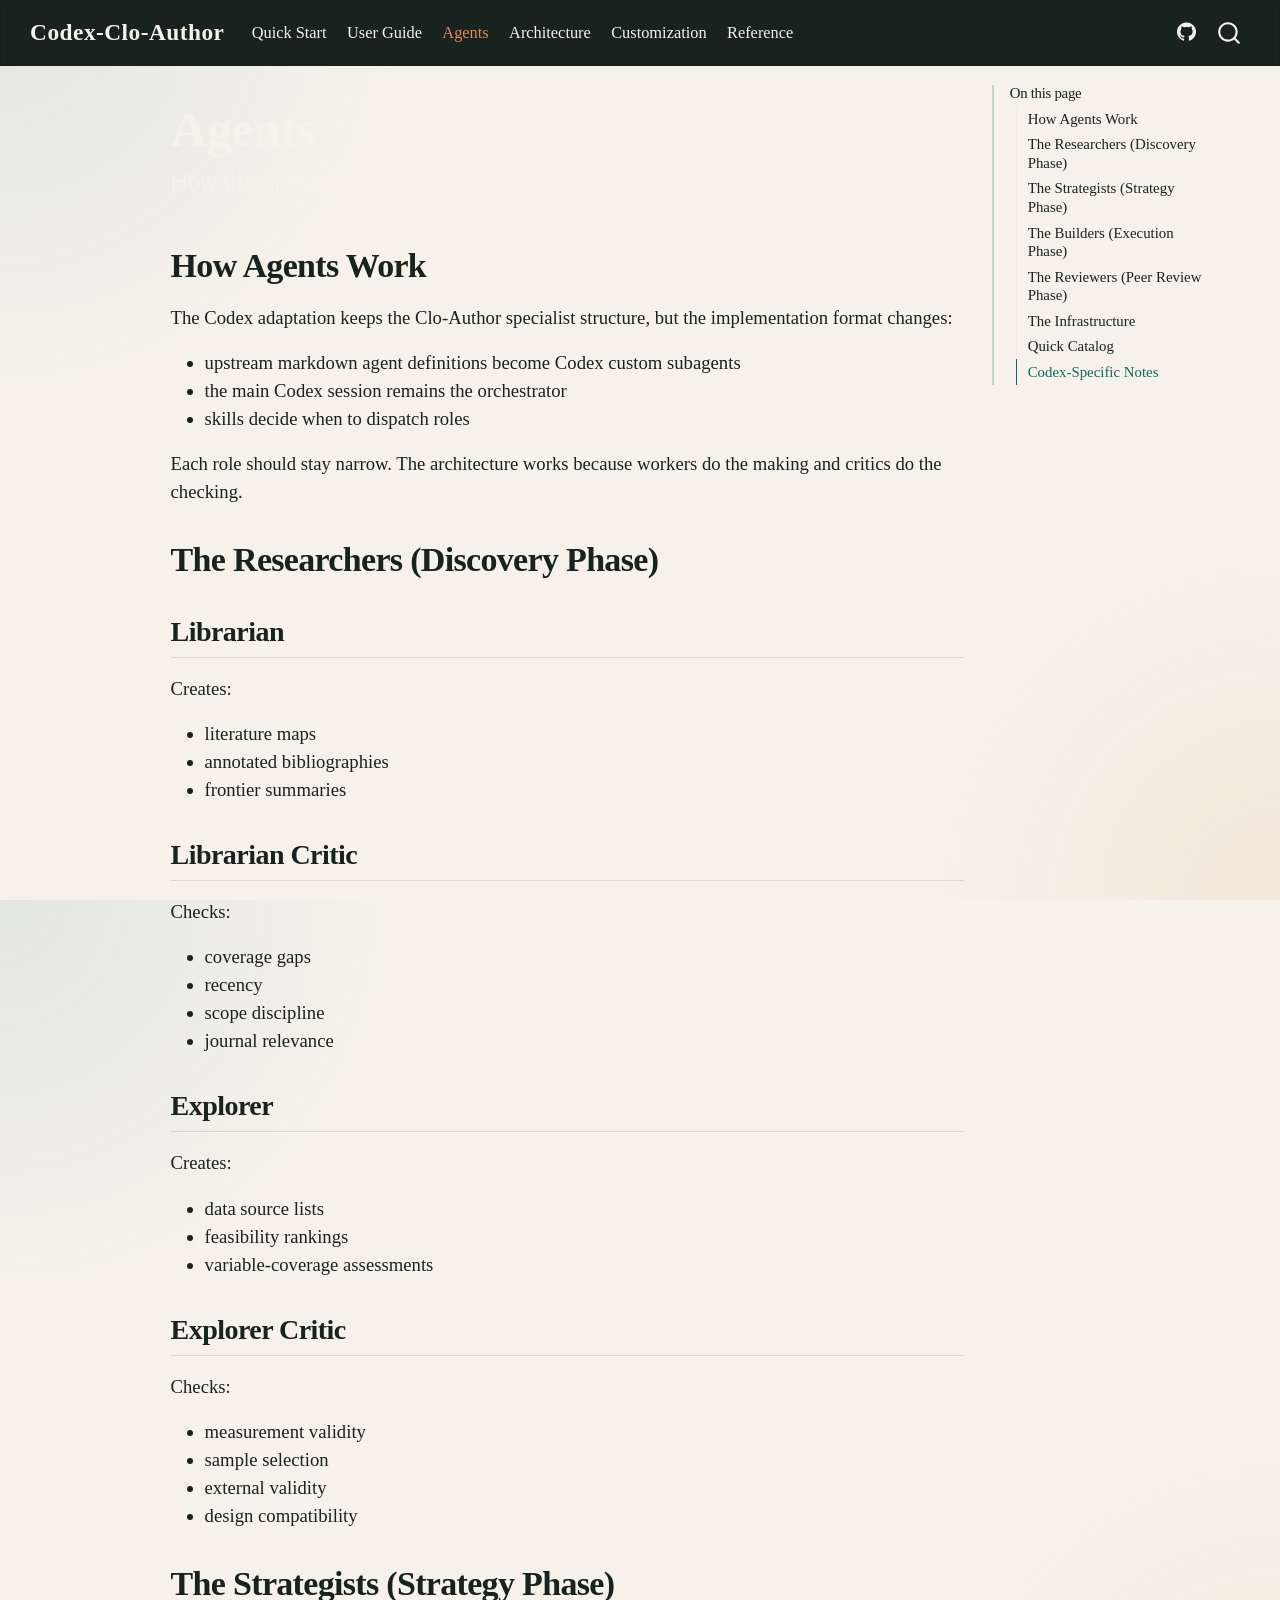
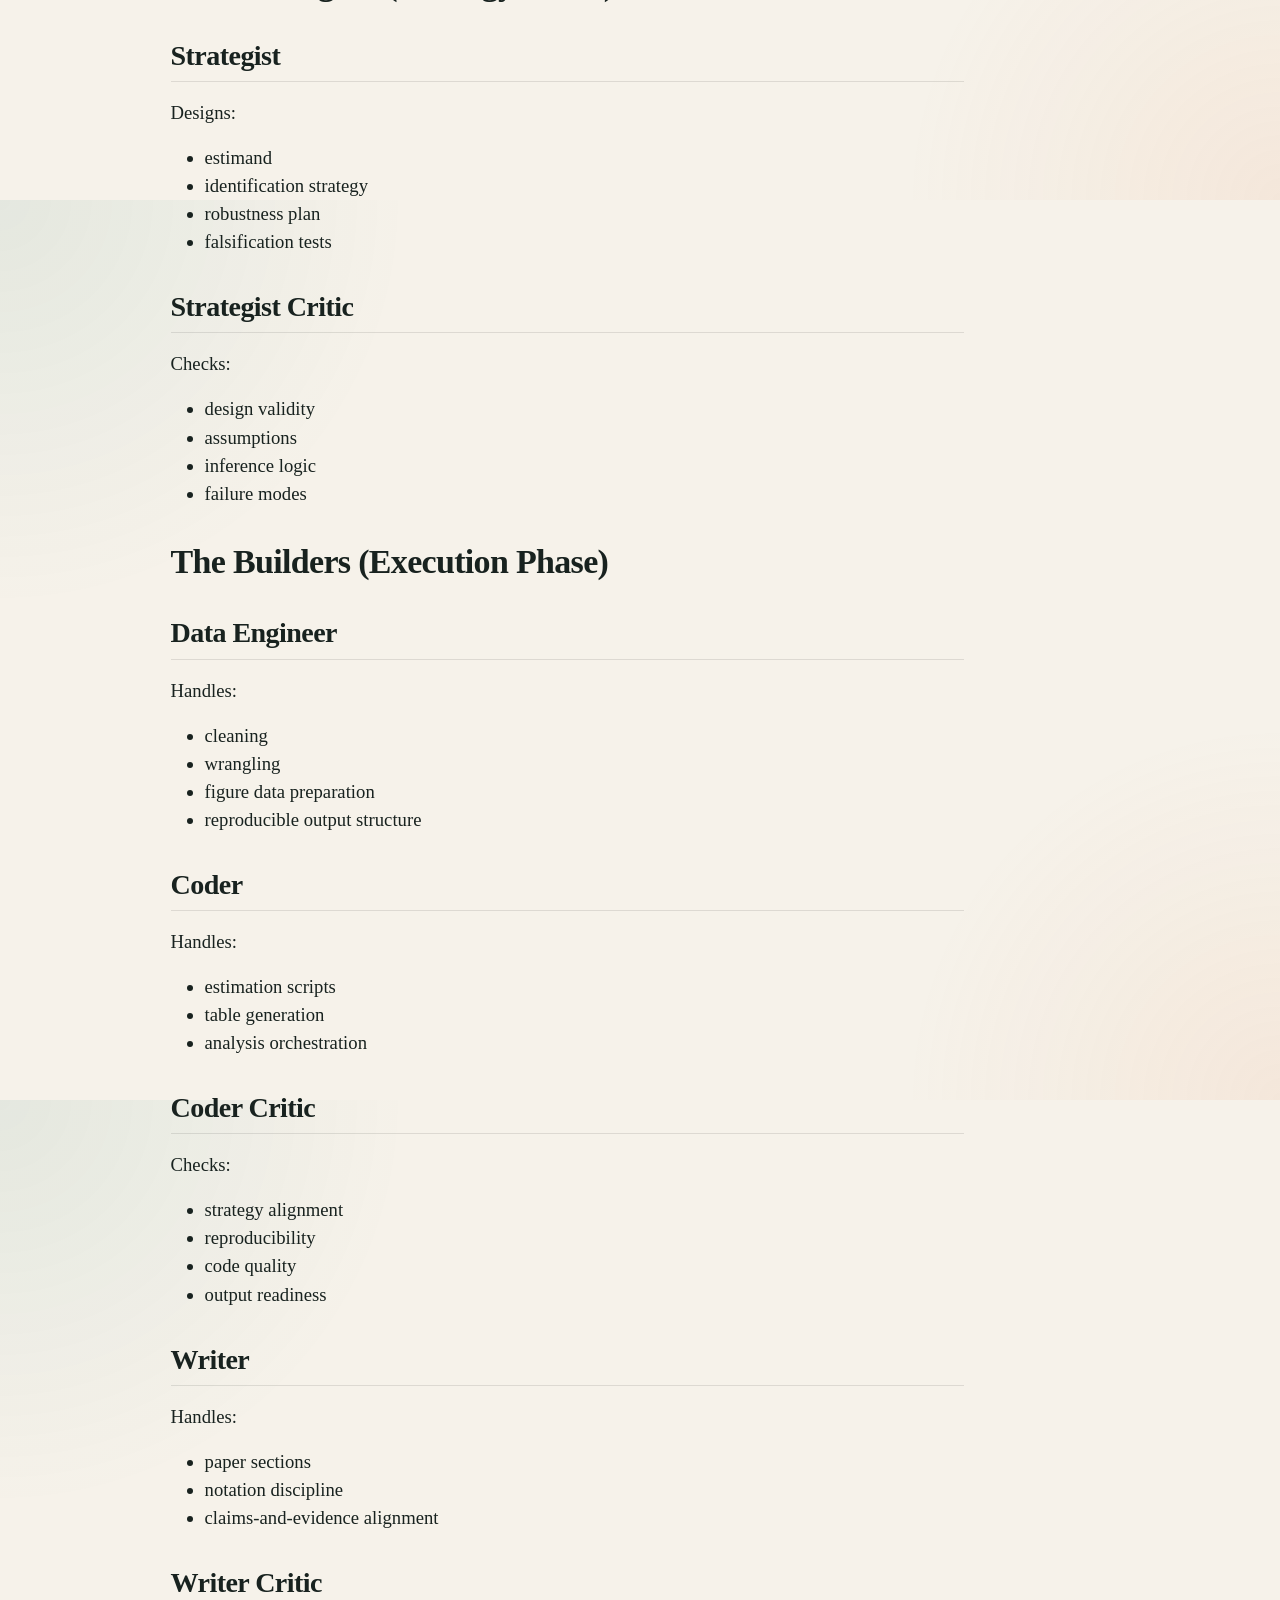
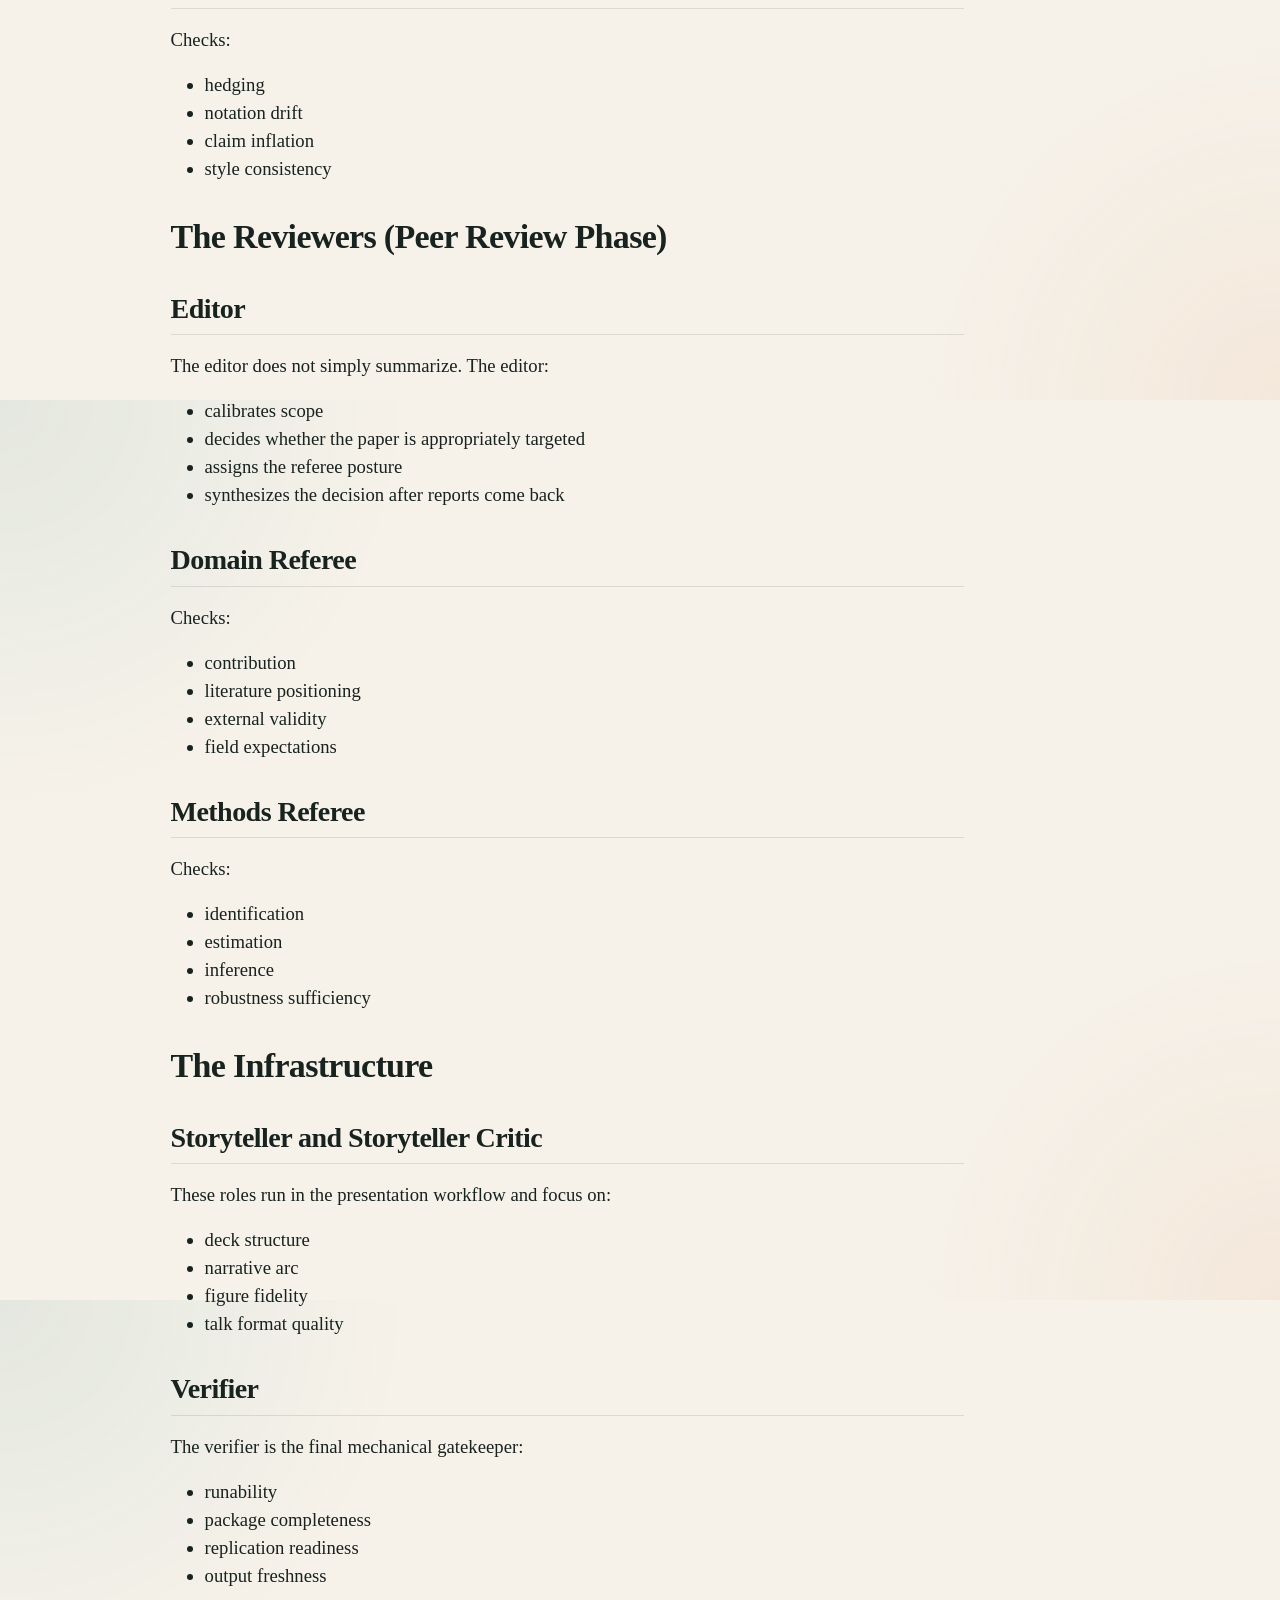
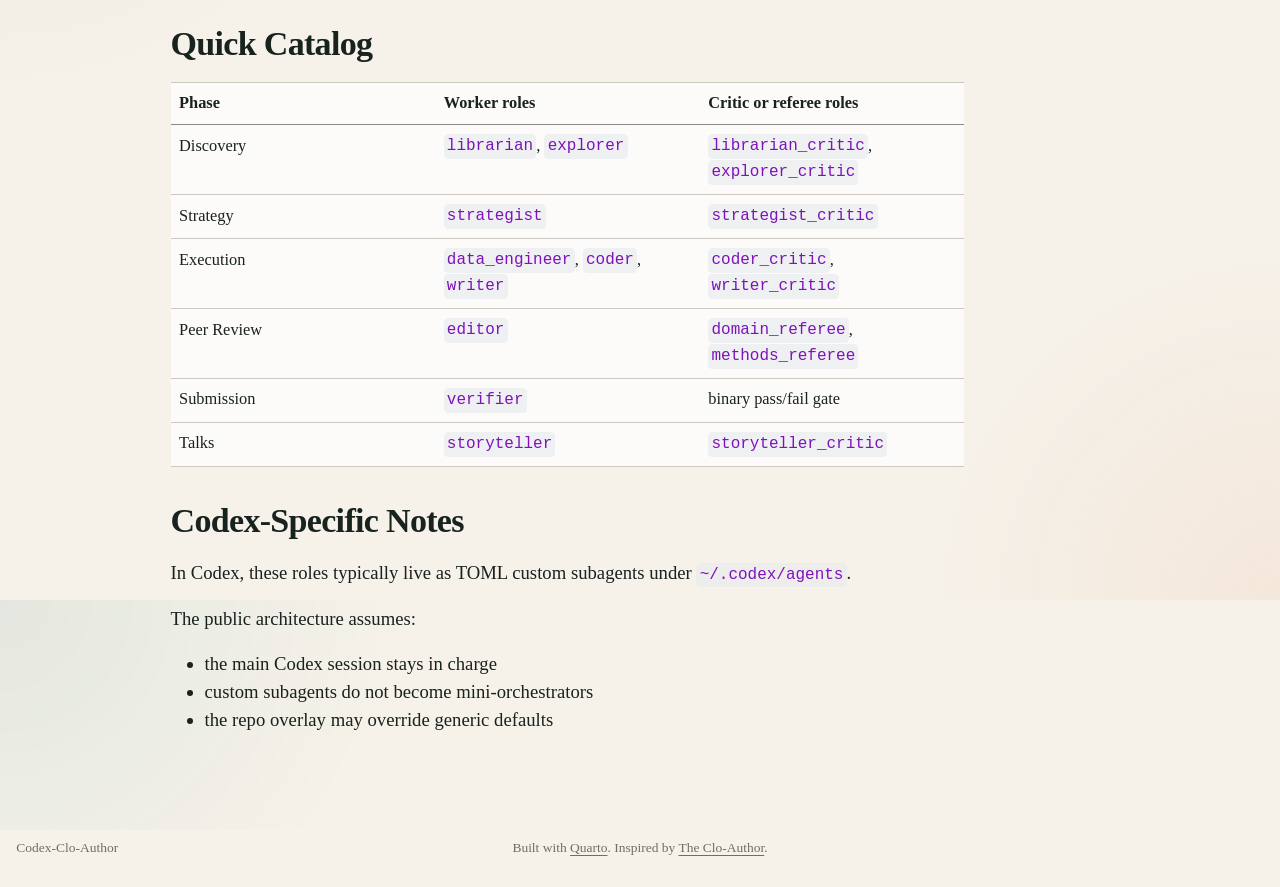
==== docs/agents.html @ f2ce2ea6 "docs: scaffold codex-clo-author manual and site" ====
<!DOCTYPE html>
<html xmlns="http://www.w3.org/1999/xhtml" lang="en" xml:lang="en"><head>

<meta charset="utf-8">
<meta name="generator" content="quarto-1.9.36">

<meta name="viewport" content="width=device-width, initial-scale=1.0, user-scalable=yes">


<title>Agents – Codex-Clo-Author</title>
<style>
/* Default styles provided by pandoc.
** See https://pandoc.org/MANUAL.html#variables-for-html for config info.
*/
code{white-space: pre-wrap;}
span.smallcaps{font-variant: small-caps;}
div.columns{display: flex; gap: min(4vw, 1.5em);}
div.column{flex: auto; overflow-x: auto;}
div.hanging-indent{margin-left: 1.5em; text-indent: -1.5em;}
ul.task-list{list-style: none;}
ul.task-list li input[type="checkbox"] {
  width: 0.8em;
  margin: 0 0.8em 0.2em -1em; /* quarto-specific, see https://github.com/quarto-dev/quarto-cli/issues/4556 */ 
  vertical-align: middle;
}
</style>


<script src="site_libs/quarto-nav/quarto-nav.js"></script>
<script src="site_libs/quarto-nav/headroom.min.js"></script>
<script src="site_libs/clipboard/clipboard.min.js"></script>
<script src="site_libs/quarto-search/autocomplete.umd.js"></script>
<script src="site_libs/quarto-search/fuse.min.js"></script>
<script src="site_libs/quarto-search/quarto-search.js"></script>
<meta name="quarto:offset" content="./">
<script src="site_libs/quarto-html/quarto.js" type="module"></script>
<script src="site_libs/quarto-html/tabsets/tabsets.js" type="module"></script>
<script src="site_libs/quarto-html/popper.min.js"></script>
<script src="site_libs/quarto-html/tippy.umd.min.js"></script>
<script src="site_libs/quarto-html/anchor.min.js"></script>
<link href="site_libs/quarto-html/tippy.css" rel="stylesheet">
<link href="site_libs/quarto-html/quarto-syntax-highlighting-845c23b38eaddc0f92fda52bfe77a8c8.css" rel="stylesheet" id="quarto-text-highlighting-styles">
<script src="site_libs/bootstrap/bootstrap.min.js"></script>
<link href="site_libs/bootstrap/bootstrap-icons.css" rel="stylesheet">
<link href="site_libs/bootstrap/bootstrap-f24674b38d714e544534f10aa92ff5be.min.css" rel="stylesheet" append-hash="true" id="quarto-bootstrap" data-mode="light">
<script id="quarto-search-options" type="application/json">{
  "location": "navbar",
  "copy-button": false,
  "collapse-after": 3,
  "panel-placement": "end",
  "type": "overlay",
  "limit": 50,
  "keyboard-shortcut": [
    "f",
    "/",
    "s"
  ],
  "show-item-context": false,
  "language": {
    "search-no-results-text": "No results",
    "search-matching-documents-text": "matching documents",
    "search-copy-link-title": "Copy link to search",
    "search-hide-matches-text": "Hide additional matches",
    "search-more-match-text": "more match in this document",
    "search-more-matches-text": "more matches in this document",
    "search-clear-button-title": "Clear",
    "search-text-placeholder": "",
    "search-detached-cancel-button-title": "Cancel",
    "search-submit-button-title": "Submit",
    "search-label": "Search"
  }
}</script>
<style>html{ scroll-behavior: smooth; }</style>


</head>

<body class="nav-fixed quarto-light">

<div id="quarto-search-results"></div>
  <header id="quarto-header" class="headroom fixed-top">
    <nav class="navbar navbar-expand-lg " data-bs-theme="dark">
      <div class="navbar-container container-fluid">
      <div class="navbar-brand-container mx-auto">
    <a class="navbar-brand" href="./index.html">
    <span class="navbar-title">Codex-Clo-Author</span>
    </a>
  </div>
            <div id="quarto-search" class="" title="Search"></div>
          <button class="navbar-toggler" type="button" data-bs-toggle="collapse" data-bs-target="#navbarCollapse" aria-controls="navbarCollapse" role="menu" aria-expanded="false" aria-label="Toggle navigation" onclick="if (window.quartoToggleHeadroom) { window.quartoToggleHeadroom(); }">
  <span class="navbar-toggler-icon"></span>
</button>
          <div class="collapse navbar-collapse" id="navbarCollapse">
            <ul class="navbar-nav navbar-nav-scroll me-auto">
  <li class="nav-item">
    <a class="nav-link" href="./index.html"> 
<span class="menu-text">Quick Start</span></a>
  </li>  
  <li class="nav-item">
    <a class="nav-link" href="./user-guide.html"> 
<span class="menu-text">User Guide</span></a>
  </li>  
  <li class="nav-item">
    <a class="nav-link active" href="./agents.html" aria-current="page"> 
<span class="menu-text">Agents</span></a>
  </li>  
  <li class="nav-item">
    <a class="nav-link" href="./architecture.html"> 
<span class="menu-text">Architecture</span></a>
  </li>  
  <li class="nav-item">
    <a class="nav-link" href="./customization.html"> 
<span class="menu-text">Customization</span></a>
  </li>  
  <li class="nav-item">
    <a class="nav-link" href="./reference.html"> 
<span class="menu-text">Reference</span></a>
  </li>  
</ul>
            <ul class="navbar-nav navbar-nav-scroll ms-auto">
  <li class="nav-item compact">
    <a class="nav-link" href="https://github.com/sebastianritterg/codex-clo-author"> <i class="bi bi-github" role="img">
</i> 
<span class="menu-text"></span></a>
  </li>  
</ul>
          </div> <!-- /navcollapse -->
            <div class="quarto-navbar-tools">
</div>
      </div> <!-- /container-fluid -->
    </nav>
</header>
<!-- content -->
<div id="quarto-content" class="quarto-container page-columns page-rows-contents page-layout-article page-navbar">
<!-- sidebar -->
<!-- margin-sidebar -->
    <div id="quarto-margin-sidebar" class="sidebar margin-sidebar">
        <nav id="TOC" role="doc-toc" class="toc-active">
    <h2 id="toc-title">On this page</h2>
   
  <ul>
  <li><a href="#how-agents-work" id="toc-how-agents-work" class="nav-link active" data-scroll-target="#how-agents-work">How Agents Work</a></li>
  <li><a href="#the-researchers-discovery-phase" id="toc-the-researchers-discovery-phase" class="nav-link" data-scroll-target="#the-researchers-discovery-phase">The Researchers (Discovery Phase)</a>
  <ul class="collapse">
  <li><a href="#librarian" id="toc-librarian" class="nav-link" data-scroll-target="#librarian">Librarian</a></li>
  <li><a href="#librarian-critic" id="toc-librarian-critic" class="nav-link" data-scroll-target="#librarian-critic">Librarian Critic</a></li>
  <li><a href="#explorer" id="toc-explorer" class="nav-link" data-scroll-target="#explorer">Explorer</a></li>
  <li><a href="#explorer-critic" id="toc-explorer-critic" class="nav-link" data-scroll-target="#explorer-critic">Explorer Critic</a></li>
  </ul></li>
  <li><a href="#the-strategists-strategy-phase" id="toc-the-strategists-strategy-phase" class="nav-link" data-scroll-target="#the-strategists-strategy-phase">The Strategists (Strategy Phase)</a>
  <ul class="collapse">
  <li><a href="#strategist" id="toc-strategist" class="nav-link" data-scroll-target="#strategist">Strategist</a></li>
  <li><a href="#strategist-critic" id="toc-strategist-critic" class="nav-link" data-scroll-target="#strategist-critic">Strategist Critic</a></li>
  </ul></li>
  <li><a href="#the-builders-execution-phase" id="toc-the-builders-execution-phase" class="nav-link" data-scroll-target="#the-builders-execution-phase">The Builders (Execution Phase)</a>
  <ul class="collapse">
  <li><a href="#data-engineer" id="toc-data-engineer" class="nav-link" data-scroll-target="#data-engineer">Data Engineer</a></li>
  <li><a href="#coder" id="toc-coder" class="nav-link" data-scroll-target="#coder">Coder</a></li>
  <li><a href="#coder-critic" id="toc-coder-critic" class="nav-link" data-scroll-target="#coder-critic">Coder Critic</a></li>
  <li><a href="#writer" id="toc-writer" class="nav-link" data-scroll-target="#writer">Writer</a></li>
  <li><a href="#writer-critic" id="toc-writer-critic" class="nav-link" data-scroll-target="#writer-critic">Writer Critic</a></li>
  </ul></li>
  <li><a href="#the-reviewers-peer-review-phase" id="toc-the-reviewers-peer-review-phase" class="nav-link" data-scroll-target="#the-reviewers-peer-review-phase">The Reviewers (Peer Review Phase)</a>
  <ul class="collapse">
  <li><a href="#editor" id="toc-editor" class="nav-link" data-scroll-target="#editor">Editor</a></li>
  <li><a href="#domain-referee" id="toc-domain-referee" class="nav-link" data-scroll-target="#domain-referee">Domain Referee</a></li>
  <li><a href="#methods-referee" id="toc-methods-referee" class="nav-link" data-scroll-target="#methods-referee">Methods Referee</a></li>
  </ul></li>
  <li><a href="#the-infrastructure" id="toc-the-infrastructure" class="nav-link" data-scroll-target="#the-infrastructure">The Infrastructure</a>
  <ul class="collapse">
  <li><a href="#storyteller-and-storyteller-critic" id="toc-storyteller-and-storyteller-critic" class="nav-link" data-scroll-target="#storyteller-and-storyteller-critic">Storyteller and Storyteller Critic</a></li>
  <li><a href="#verifier" id="toc-verifier" class="nav-link" data-scroll-target="#verifier">Verifier</a></li>
  </ul></li>
  <li><a href="#agent-catalog" id="toc-agent-catalog" class="nav-link" data-scroll-target="#agent-catalog">Quick Catalog</a></li>
  <li><a href="#codex-specific-notes" id="toc-codex-specific-notes" class="nav-link" data-scroll-target="#codex-specific-notes">Codex-Specific Notes</a></li>
  </ul>
</nav>
    </div>
<!-- main -->
<main class="content" id="quarto-document-content">

<header id="title-block-header" class="quarto-title-block default">
<div class="quarto-title">
<h1 class="title">Agents</h1>
<p class="subtitle lead">How the specialist roles map into Codex custom subagents</p>
</div>



<div class="quarto-title-meta">

    
  
    
  </div>
  


</header>


<section id="how-agents-work" class="level1">
<h1>How Agents Work</h1>
<p>The Codex adaptation keeps the Clo-Author specialist structure, but the implementation format changes:</p>
<ul>
<li>upstream markdown agent definitions become Codex custom subagents</li>
<li>the main Codex session remains the orchestrator</li>
<li>skills decide when to dispatch roles</li>
</ul>
<p>Each role should stay narrow. The architecture works because workers do the making and critics do the checking.</p>
</section>
<section id="the-researchers-discovery-phase" class="level1">
<h1>The Researchers (Discovery Phase)</h1>
<section id="librarian" class="level2">
<h2 class="anchored" data-anchor-id="librarian">Librarian</h2>
<p>Creates:</p>
<ul>
<li>literature maps</li>
<li>annotated bibliographies</li>
<li>frontier summaries</li>
</ul>
</section>
<section id="librarian-critic" class="level2">
<h2 class="anchored" data-anchor-id="librarian-critic">Librarian Critic</h2>
<p>Checks:</p>
<ul>
<li>coverage gaps</li>
<li>recency</li>
<li>scope discipline</li>
<li>journal relevance</li>
</ul>
</section>
<section id="explorer" class="level2">
<h2 class="anchored" data-anchor-id="explorer">Explorer</h2>
<p>Creates:</p>
<ul>
<li>data source lists</li>
<li>feasibility rankings</li>
<li>variable-coverage assessments</li>
</ul>
</section>
<section id="explorer-critic" class="level2">
<h2 class="anchored" data-anchor-id="explorer-critic">Explorer Critic</h2>
<p>Checks:</p>
<ul>
<li>measurement validity</li>
<li>sample selection</li>
<li>external validity</li>
<li>design compatibility</li>
</ul>
</section>
</section>
<section id="the-strategists-strategy-phase" class="level1">
<h1>The Strategists (Strategy Phase)</h1>
<section id="strategist" class="level2">
<h2 class="anchored" data-anchor-id="strategist">Strategist</h2>
<p>Designs:</p>
<ul>
<li>estimand</li>
<li>identification strategy</li>
<li>robustness plan</li>
<li>falsification tests</li>
</ul>
</section>
<section id="strategist-critic" class="level2">
<h2 class="anchored" data-anchor-id="strategist-critic">Strategist Critic</h2>
<p>Checks:</p>
<ul>
<li>design validity</li>
<li>assumptions</li>
<li>inference logic</li>
<li>failure modes</li>
</ul>
</section>
</section>
<section id="the-builders-execution-phase" class="level1">
<h1>The Builders (Execution Phase)</h1>
<section id="data-engineer" class="level2">
<h2 class="anchored" data-anchor-id="data-engineer">Data Engineer</h2>
<p>Handles:</p>
<ul>
<li>cleaning</li>
<li>wrangling</li>
<li>figure data preparation</li>
<li>reproducible output structure</li>
</ul>
</section>
<section id="coder" class="level2">
<h2 class="anchored" data-anchor-id="coder">Coder</h2>
<p>Handles:</p>
<ul>
<li>estimation scripts</li>
<li>table generation</li>
<li>analysis orchestration</li>
</ul>
</section>
<section id="coder-critic" class="level2">
<h2 class="anchored" data-anchor-id="coder-critic">Coder Critic</h2>
<p>Checks:</p>
<ul>
<li>strategy alignment</li>
<li>reproducibility</li>
<li>code quality</li>
<li>output readiness</li>
</ul>
</section>
<section id="writer" class="level2">
<h2 class="anchored" data-anchor-id="writer">Writer</h2>
<p>Handles:</p>
<ul>
<li>paper sections</li>
<li>notation discipline</li>
<li>claims-and-evidence alignment</li>
</ul>
</section>
<section id="writer-critic" class="level2">
<h2 class="anchored" data-anchor-id="writer-critic">Writer Critic</h2>
<p>Checks:</p>
<ul>
<li>hedging</li>
<li>notation drift</li>
<li>claim inflation</li>
<li>style consistency</li>
</ul>
</section>
</section>
<section id="the-reviewers-peer-review-phase" class="level1">
<h1>The Reviewers (Peer Review Phase)</h1>
<section id="editor" class="level2">
<h2 class="anchored" data-anchor-id="editor">Editor</h2>
<p>The editor does not simply summarize. The editor:</p>
<ul>
<li>calibrates scope</li>
<li>decides whether the paper is appropriately targeted</li>
<li>assigns the referee posture</li>
<li>synthesizes the decision after reports come back</li>
</ul>
</section>
<section id="domain-referee" class="level2">
<h2 class="anchored" data-anchor-id="domain-referee">Domain Referee</h2>
<p>Checks:</p>
<ul>
<li>contribution</li>
<li>literature positioning</li>
<li>external validity</li>
<li>field expectations</li>
</ul>
</section>
<section id="methods-referee" class="level2">
<h2 class="anchored" data-anchor-id="methods-referee">Methods Referee</h2>
<p>Checks:</p>
<ul>
<li>identification</li>
<li>estimation</li>
<li>inference</li>
<li>robustness sufficiency</li>
</ul>
</section>
</section>
<section id="the-infrastructure" class="level1">
<h1>The Infrastructure</h1>
<section id="storyteller-and-storyteller-critic" class="level2">
<h2 class="anchored" data-anchor-id="storyteller-and-storyteller-critic">Storyteller and Storyteller Critic</h2>
<p>These roles run in the presentation workflow and focus on:</p>
<ul>
<li>deck structure</li>
<li>narrative arc</li>
<li>figure fidelity</li>
<li>talk format quality</li>
</ul>
</section>
<section id="verifier" class="level2">
<h2 class="anchored" data-anchor-id="verifier">Verifier</h2>
<p>The verifier is the final mechanical gatekeeper:</p>
<ul>
<li>runability</li>
<li>package completeness</li>
<li>replication readiness</li>
<li>output freshness</li>
</ul>
</section>
</section>
<section id="agent-catalog" class="level1">
<h1>Quick Catalog</h1>
<table class="caption-top table">
<colgroup>
<col style="width: 33%">
<col style="width: 33%">
<col style="width: 33%">
</colgroup>
<thead>
<tr class="header">
<th>Phase</th>
<th>Worker roles</th>
<th>Critic or referee roles</th>
</tr>
</thead>
<tbody>
<tr class="odd">
<td>Discovery</td>
<td><code>librarian</code>, <code>explorer</code></td>
<td><code>librarian_critic</code>, <code>explorer_critic</code></td>
</tr>
<tr class="even">
<td>Strategy</td>
<td><code>strategist</code></td>
<td><code>strategist_critic</code></td>
</tr>
<tr class="odd">
<td>Execution</td>
<td><code>data_engineer</code>, <code>coder</code>, <code>writer</code></td>
<td><code>coder_critic</code>, <code>writer_critic</code></td>
</tr>
<tr class="even">
<td>Peer Review</td>
<td><code>editor</code></td>
<td><code>domain_referee</code>, <code>methods_referee</code></td>
</tr>
<tr class="odd">
<td>Submission</td>
<td><code>verifier</code></td>
<td>binary pass/fail gate</td>
</tr>
<tr class="even">
<td>Talks</td>
<td><code>storyteller</code></td>
<td><code>storyteller_critic</code></td>
</tr>
</tbody>
</table>
</section>
<section id="codex-specific-notes" class="level1">
<h1>Codex-Specific Notes</h1>
<p>In Codex, these roles typically live as TOML custom subagents under <code>~/.codex/agents</code>.</p>
<p>The public architecture assumes:</p>
<ul>
<li>the main Codex session stays in charge</li>
<li>custom subagents do not become mini-orchestrators</li>
<li>the repo overlay may override generic defaults</li>
</ul>


</section>

</main> <!-- /main -->
<script id="quarto-html-after-body" type="application/javascript">
  window.document.addEventListener("DOMContentLoaded", function (event) {
    const icon = "";
    const anchorJS = new window.AnchorJS();
    anchorJS.options = {
      placement: 'right',
      icon: icon
    };
    anchorJS.add('.anchored');
    const isCodeAnnotation = (el) => {
      for (const clz of el.classList) {
        if (clz.startsWith('code-annotation-')) {                     
          return true;
        }
      }
      return false;
    }
    const onCopySuccess = function(e) {
      // button target
      const button = e.trigger;
      // don't keep focus
      button.blur();
      // flash "checked"
      button.classList.add('code-copy-button-checked');
      var currentTitle = button.getAttribute("title");
      button.setAttribute("title", "Copied!");
      let tooltip;
      if (window.bootstrap) {
        button.setAttribute("data-bs-toggle", "tooltip");
        button.setAttribute("data-bs-placement", "left");
        button.setAttribute("data-bs-title", "Copied!");
        tooltip = new bootstrap.Tooltip(button, 
          { trigger: "manual", 
            customClass: "code-copy-button-tooltip",
            offset: [0, -8]});
        tooltip.show();    
      }
      setTimeout(function() {
        if (tooltip) {
          tooltip.hide();
          button.removeAttribute("data-bs-title");
          button.removeAttribute("data-bs-toggle");
          button.removeAttribute("data-bs-placement");
        }
        button.setAttribute("title", currentTitle);
        button.classList.remove('code-copy-button-checked');
      }, 1000);
      // clear code selection
      e.clearSelection();
    }
    const getTextToCopy = function(trigger) {
      const outerScaffold = trigger.parentElement.cloneNode(true);
      const codeEl = outerScaffold.querySelector('code');
      for (const childEl of codeEl.children) {
        if (isCodeAnnotation(childEl)) {
          childEl.remove();
        }
      }
      return codeEl.innerText;
    }
    const clipboard = new window.ClipboardJS('.code-copy-button:not([data-in-quarto-modal])', {
      text: getTextToCopy
    });
    clipboard.on('success', onCopySuccess);
    if (window.document.getElementById('quarto-embedded-source-code-modal')) {
      const clipboardModal = new window.ClipboardJS('.code-copy-button[data-in-quarto-modal]', {
        text: getTextToCopy,
        container: window.document.getElementById('quarto-embedded-source-code-modal')
      });
      clipboardModal.on('success', onCopySuccess);
    }
      var localhostRegex = new RegExp(/^(?:http|https):\/\/localhost\:?[0-9]*\//);
      var mailtoRegex = new RegExp(/^mailto:/);
        var filterRegex = new RegExp("https:\/\/sebastianritterg\.github\.io\/codex-clo-author\/");
      var isInternal = (href) => {
          return filterRegex.test(href) || localhostRegex.test(href) || mailtoRegex.test(href);
      }
      // Inspect non-navigation links and adorn them if external
     var links = window.document.querySelectorAll('a[href]:not(.nav-link):not(.navbar-brand):not(.toc-action):not(.sidebar-link):not(.sidebar-item-toggle):not(.pagination-link):not(.no-external):not([aria-hidden]):not(.dropdown-item):not(.quarto-navigation-tool):not(.about-link)');
      for (var i=0; i<links.length; i++) {
        const link = links[i];
        if (!isInternal(link.href)) {
          // undo the damage that might have been done by quarto-nav.js in the case of
          // links that we want to consider external
          if (link.dataset.originalHref !== undefined) {
            link.href = link.dataset.originalHref;
          }
        }
      }
    function tippyHover(el, contentFn, onTriggerFn, onUntriggerFn) {
      const config = {
        allowHTML: true,
        maxWidth: 500,
        delay: 100,
        arrow: false,
        appendTo: function(el) {
            return el.parentElement;
        },
        interactive: true,
        interactiveBorder: 10,
        theme: 'quarto',
        placement: 'bottom-start',
      };
      if (contentFn) {
        config.content = contentFn;
      }
      if (onTriggerFn) {
        config.onTrigger = onTriggerFn;
      }
      if (onUntriggerFn) {
        config.onUntrigger = onUntriggerFn;
      }
      window.tippy(el, config); 
    }
    const noterefs = window.document.querySelectorAll('a[role="doc-noteref"]');
    for (var i=0; i<noterefs.length; i++) {
      const ref = noterefs[i];
      tippyHover(ref, function() {
        // use id or data attribute instead here
        let href = ref.getAttribute('data-footnote-href') || ref.getAttribute('href');
        try { href = new URL(href).hash; } catch {}
        const id = href.replace(/^#\/?/, "");
        const note = window.document.getElementById(id);
        if (note) {
          return note.innerHTML;
        } else {
          return "";
        }
      });
    }
    const xrefs = window.document.querySelectorAll('a.quarto-xref');
    const processXRef = (id, note) => {
      // Strip column container classes
      const stripColumnClz = (el) => {
        el.classList.remove("page-full", "page-columns");
        if (el.children) {
          for (const child of el.children) {
            stripColumnClz(child);
          }
        }
      }
      stripColumnClz(note)
      if (id === null || id.startsWith('sec-')) {
        // Special case sections, only their first couple elements
        const container = document.createElement("div");
        if (note.children && note.children.length > 2) {
          container.appendChild(note.children[0].cloneNode(true));
          for (let i = 1; i < note.children.length; i++) {
            const child = note.children[i];
            if (child.tagName === "P" && child.innerText === "") {
              continue;
            } else {
              container.appendChild(child.cloneNode(true));
              break;
            }
          }
          if (window.Quarto?.typesetMath) {
            window.Quarto.typesetMath(container);
          }
          return container.innerHTML
        } else {
          if (window.Quarto?.typesetMath) {
            window.Quarto.typesetMath(note);
          }
          return note.innerHTML;
        }
      } else {
        // Remove any anchor links if they are present
        const anchorLink = note.querySelector('a.anchorjs-link');
        if (anchorLink) {
          anchorLink.remove();
        }
        if (window.Quarto?.typesetMath) {
          window.Quarto.typesetMath(note);
        }
        if (note.classList.contains("callout")) {
          return note.outerHTML;
        } else {
          return note.innerHTML;
        }
      }
    }
    for (var i=0; i<xrefs.length; i++) {
      const xref = xrefs[i];
      tippyHover(xref, undefined, function(instance) {
        instance.disable();
        let url = xref.getAttribute('href');
        let hash = undefined; 
        if (url.startsWith('#')) {
          hash = url;
        } else {
          try { hash = new URL(url).hash; } catch {}
        }
        if (hash) {
          const id = hash.replace(/^#\/?/, "");
          const note = window.document.getElementById(id);
          if (note !== null) {
            try {
              const html = processXRef(id, note.cloneNode(true));
              instance.setContent(html);
            } finally {
              instance.enable();
              instance.show();
            }
          } else {
            // See if we can fetch this
            fetch(url.split('#')[0])
            .then(res => res.text())
            .then(html => {
              const parser = new DOMParser();
              const htmlDoc = parser.parseFromString(html, "text/html");
              const note = htmlDoc.getElementById(id);
              if (note !== null) {
                const html = processXRef(id, note);
                instance.setContent(html);
              } 
            }).finally(() => {
              instance.enable();
              instance.show();
            });
          }
        } else {
          // See if we can fetch a full url (with no hash to target)
          // This is a special case and we should probably do some content thinning / targeting
          fetch(url)
          .then(res => res.text())
          .then(html => {
            const parser = new DOMParser();
            const htmlDoc = parser.parseFromString(html, "text/html");
            const note = htmlDoc.querySelector('main.content');
            if (note !== null) {
              // This should only happen for chapter cross references
              // (since there is no id in the URL)
              // remove the first header
              if (note.children.length > 0 && note.children[0].tagName === "HEADER") {
                note.children[0].remove();
              }
              const html = processXRef(null, note);
              instance.setContent(html);
            } 
          }).finally(() => {
            instance.enable();
            instance.show();
          });
        }
      }, function(instance) {
      });
    }
        let selectedAnnoteEl;
        const selectorForAnnotation = ( cell, annotation) => {
          let cellAttr = 'data-code-cell="' + cell + '"';
          let lineAttr = 'data-code-annotation="' +  annotation + '"';
          const selector = 'span[' + cellAttr + '][' + lineAttr + ']';
          return selector;
        }
        const selectCodeLines = (annoteEl) => {
          const doc = window.document;
          const targetCell = annoteEl.getAttribute("data-target-cell");
          const targetAnnotation = annoteEl.getAttribute("data-target-annotation");
          const annoteSpan = window.document.querySelector(selectorForAnnotation(targetCell, targetAnnotation));
          const lines = annoteSpan.getAttribute("data-code-lines").split(",");
          const lineIds = lines.map((line) => {
            return targetCell + "-" + line;
          })
          let top = null;
          let height = null;
          let parent = null;
          if (lineIds.length > 0) {
              //compute the position of the single el (top and bottom and make a div)
              const el = window.document.getElementById(lineIds[0]);
              top = el.offsetTop;
              height = el.offsetHeight;
              parent = el.parentElement.parentElement;
            if (lineIds.length > 1) {
              const lastEl = window.document.getElementById(lineIds[lineIds.length - 1]);
              const bottom = lastEl.offsetTop + lastEl.offsetHeight;
              height = bottom - top;
            }
            if (top !== null && height !== null && parent !== null) {
              // cook up a div (if necessary) and position it 
              let div = window.document.getElementById("code-annotation-line-highlight");
              if (div === null) {
                div = window.document.createElement("div");
                div.setAttribute("id", "code-annotation-line-highlight");
                div.style.position = 'absolute';
                parent.appendChild(div);
              }
              div.style.top = top - 2 + "px";
              div.style.height = height + 4 + "px";
              div.style.left = 0;
              let gutterDiv = window.document.getElementById("code-annotation-line-highlight-gutter");
              if (gutterDiv === null) {
                gutterDiv = window.document.createElement("div");
                gutterDiv.setAttribute("id", "code-annotation-line-highlight-gutter");
                gutterDiv.style.position = 'absolute';
                const codeCell = window.document.getElementById(targetCell);
                const gutter = codeCell.querySelector('.code-annotation-gutter');
                gutter.appendChild(gutterDiv);
              }
              gutterDiv.style.top = top - 2 + "px";
              gutterDiv.style.height = height + 4 + "px";
            }
            selectedAnnoteEl = annoteEl;
          }
        };
        const unselectCodeLines = () => {
          const elementsIds = ["code-annotation-line-highlight", "code-annotation-line-highlight-gutter"];
          elementsIds.forEach((elId) => {
            const div = window.document.getElementById(elId);
            if (div) {
              div.remove();
            }
          });
          selectedAnnoteEl = undefined;
        };
          // Handle positioning of the toggle
      window.addEventListener(
        "resize",
        throttle(() => {
          elRect = undefined;
          if (selectedAnnoteEl) {
            selectCodeLines(selectedAnnoteEl);
          }
        }, 10)
      );
      function throttle(fn, ms) {
      let throttle = false;
      let timer;
        return (...args) => {
          if(!throttle) { // first call gets through
              fn.apply(this, args);
              throttle = true;
          } else { // all the others get throttled
              if(timer) clearTimeout(timer); // cancel #2
              timer = setTimeout(() => {
                fn.apply(this, args);
                timer = throttle = false;
              }, ms);
          }
        };
      }
        // Attach click handler to the DT
        const annoteDls = window.document.querySelectorAll('dt[data-target-cell]');
        for (const annoteDlNode of annoteDls) {
          annoteDlNode.addEventListener('click', (event) => {
            const clickedEl = event.target;
            if (clickedEl !== selectedAnnoteEl) {
              unselectCodeLines();
              const activeEl = window.document.querySelector('dt[data-target-cell].code-annotation-active');
              if (activeEl) {
                activeEl.classList.remove('code-annotation-active');
              }
              selectCodeLines(clickedEl);
              clickedEl.classList.add('code-annotation-active');
            } else {
              // Unselect the line
              unselectCodeLines();
              clickedEl.classList.remove('code-annotation-active');
            }
          });
        }
    const findCites = (el) => {
      const parentEl = el.parentElement;
      if (parentEl) {
        const cites = parentEl.dataset.cites;
        if (cites) {
          return {
            el,
            cites: cites.split(' ')
          };
        } else {
          return findCites(el.parentElement)
        }
      } else {
        return undefined;
      }
    };
    var bibliorefs = window.document.querySelectorAll('a[role="doc-biblioref"]');
    for (var i=0; i<bibliorefs.length; i++) {
      const ref = bibliorefs[i];
      const citeInfo = findCites(ref);
      if (citeInfo) {
        tippyHover(citeInfo.el, function() {
          var popup = window.document.createElement('div');
          citeInfo.cites.forEach(function(cite) {
            var citeDiv = window.document.createElement('div');
            citeDiv.classList.add('hanging-indent');
            citeDiv.classList.add('csl-entry');
            var biblioDiv = window.document.getElementById('ref-' + cite);
            if (biblioDiv) {
              citeDiv.innerHTML = biblioDiv.innerHTML;
            }
            popup.appendChild(citeDiv);
          });
          return popup.innerHTML;
        });
      }
    }
  });
  </script>
</div> <!-- /content -->
<footer class="footer">
  <div class="nav-footer">
    <div class="nav-footer-left">
<p>Codex-Clo-Author</p>
</div>   
    <div class="nav-footer-center">
<p>Built with <a href="https://quarto.org">Quarto</a>. Inspired by <a href="https://hsantanna.org/clo-author/">The Clo-Author</a>.</p>
</div>
    <div class="nav-footer-right">
      &nbsp;
    </div>
  </div>
</footer>




<script src="site_libs/quarto-html/zenscroll-min.js"></script>
</body></html>
---- docs/site_libs/quarto-html/tippy.css ----
.tippy-box[data-animation=fade][data-state=hidden]{opacity:0}[data-tippy-root]{max-width:calc(100vw - 10px)}.tippy-box{position:relative;background-color:#333;color:#fff;border-radius:4px;font-size:14px;line-height:1.4;white-space:normal;outline:0;transition-property:transform,visibility,opacity}.tippy-box[data-placement^=top]>.tippy-arrow{bottom:0}.tippy-box[data-placement^=top]>.tippy-arrow:before{bottom:-7px;left:0;border-width:8px 8px 0;border-top-color:initial;transform-origin:center top}.tippy-box[data-placement^=bottom]>.tippy-arrow{top:0}.tippy-box[data-placement^=bottom]>.tippy-arrow:before{top:-7px;left:0;border-width:0 8px 8px;border-bottom-color:initial;transform-origin:center bottom}.tippy-box[data-placement^=left]>.tippy-arrow{right:0}.tippy-box[data-placement^=left]>.tippy-arrow:before{border-width:8px 0 8px 8px;border-left-color:initial;right:-7px;transform-origin:center left}.tippy-box[data-placement^=right]>.tippy-arrow{left:0}.tippy-box[data-placement^=right]>.tippy-arrow:before{left:-7px;border-width:8px 8px 8px 0;border-right-color:initial;transform-origin:center right}.tippy-box[data-inertia][data-state=visible]{transition-timing-function:cubic-bezier(.54,1.5,.38,1.11)}.tippy-arrow{width:16px;height:16px;color:#333}.tippy-arrow:before{content:"";position:absolute;border-color:transparent;border-style:solid}.tippy-content{position:relative;padding:5px 9px;z-index:1}
---- docs/site_libs/quarto-html/quarto-syntax-highlighting-845c23b38eaddc0f92fda52bfe77a8c8.css ----
/* quarto syntax highlight colors */
:root {
  --quarto-hl-ot-color: #003B4F;
  --quarto-hl-at-color: #657422;
  --quarto-hl-ss-color: #20794D;
  --quarto-hl-an-color: #5E5E5E;
  --quarto-hl-fu-color: #4758AB;
  --quarto-hl-st-color: #20794D;
  --quarto-hl-cf-color: #003B4F;
  --quarto-hl-op-color: #5E5E5E;
  --quarto-hl-er-color: #AD0000;
  --quarto-hl-bn-color: #AD0000;
  --quarto-hl-al-color: #AD0000;
  --quarto-hl-va-color: #111111;
  --quarto-hl-bu-color: inherit;
  --quarto-hl-ex-color: inherit;
  --quarto-hl-pp-color: #AD0000;
  --quarto-hl-in-color: #5E5E5E;
  --quarto-hl-vs-color: #20794D;
  --quarto-hl-wa-color: #5E5E5E;
  --quarto-hl-do-color: #5E5E5E;
  --quarto-hl-im-color: #00769E;
  --quarto-hl-ch-color: #20794D;
  --quarto-hl-dt-color: #AD0000;
  --quarto-hl-fl-color: #AD0000;
  --quarto-hl-co-color: #5E5E5E;
  --quarto-hl-cv-color: #5E5E5E;
  --quarto-hl-cn-color: #8f5902;
  --quarto-hl-sc-color: #5E5E5E;
  --quarto-hl-dv-color: #AD0000;
  --quarto-hl-kw-color: #003B4F;
}

/* other quarto variables */
:root {
  --quarto-font-monospace: SFMono-Regular, Menlo, Monaco, Consolas, "Liberation Mono", "Courier New", monospace;
}

/* syntax highlight based on Pandoc's rules */
pre > code.sourceCode > span {
  color: #003B4F;
}

code.sourceCode > span {
  color: #003B4F;
}

div.sourceCode,
div.sourceCode pre.sourceCode {
  color: #003B4F;
}

/* Normal */
code span {
  color: #003B4F;
}

/* Alert */
code span.al {
  color: #AD0000;
  font-style: inherit;
}

/* Annotation */
code span.an {
  color: #5E5E5E;
  font-style: inherit;
}

/* Attribute */
code span.at {
  color: #657422;
  font-style: inherit;
}

/* BaseN */
code span.bn {
  color: #AD0000;
  font-style: inherit;
}

/* BuiltIn */
code span.bu {
  font-style: inherit;
}

/* ControlFlow */
code span.cf {
  color: #003B4F;
  font-weight: bold;
  font-style: inherit;
}

/* Char */
code span.ch {
  color: #20794D;
  font-style: inherit;
}

/* Constant */
code span.cn {
  color: #8f5902;
  font-style: inherit;
}

/* Comment */
code span.co {
  color: #5E5E5E;
  font-style: inherit;
}

/* CommentVar */
code span.cv {
  color: #5E5E5E;
  font-style: italic;
}

/* Documentation */
code span.do {
  color: #5E5E5E;
  font-style: italic;
}

/* DataType */
code span.dt {
  color: #AD0000;
  font-style: inherit;
}

/* DecVal */
code span.dv {
  color: #AD0000;
  font-style: inherit;
}

/* Error */
code span.er {
  color: #AD0000;
  font-style: inherit;
}

/* Extension */
code span.ex {
  font-style: inherit;
}

/* Float */
code span.fl {
  color: #AD0000;
  font-style: inherit;
}

/* Function */
code span.fu {
  color: #4758AB;
  font-style: inherit;
}

/* Import */
code span.im {
  color: #00769E;
  font-style: inherit;
}

/* Information */
code span.in {
  color: #5E5E5E;
  font-style: inherit;
}

/* Keyword */
code span.kw {
  color: #003B4F;
  font-weight: bold;
  font-style: inherit;
}

/* Operator */
code span.op {
  color: #5E5E5E;
  font-style: inherit;
}

/* Other */
code span.ot {
  color: #003B4F;
  font-style: inherit;
}

/* Preprocessor */
code span.pp {
  color: #AD0000;
  font-style: inherit;
}

/* SpecialChar */
code span.sc {
  color: #5E5E5E;
  font-style: inherit;
}

/* SpecialString */
code span.ss {
  color: #20794D;
  font-style: inherit;
}

/* String */
code span.st {
  color: #20794D;
  font-style: inherit;
}

/* Variable */
code span.va {
  color: #111111;
  font-style: inherit;
}

/* VerbatimString */
code span.vs {
  color: #20794D;
  font-style: inherit;
}

/* Warning */
code span.wa {
  color: #5E5E5E;
  font-style: italic;
}

.prevent-inlining {
  content: "</";
}

/*# sourceMappingURL=ac89f0bb514bba72461919f78549e31c.css.map */
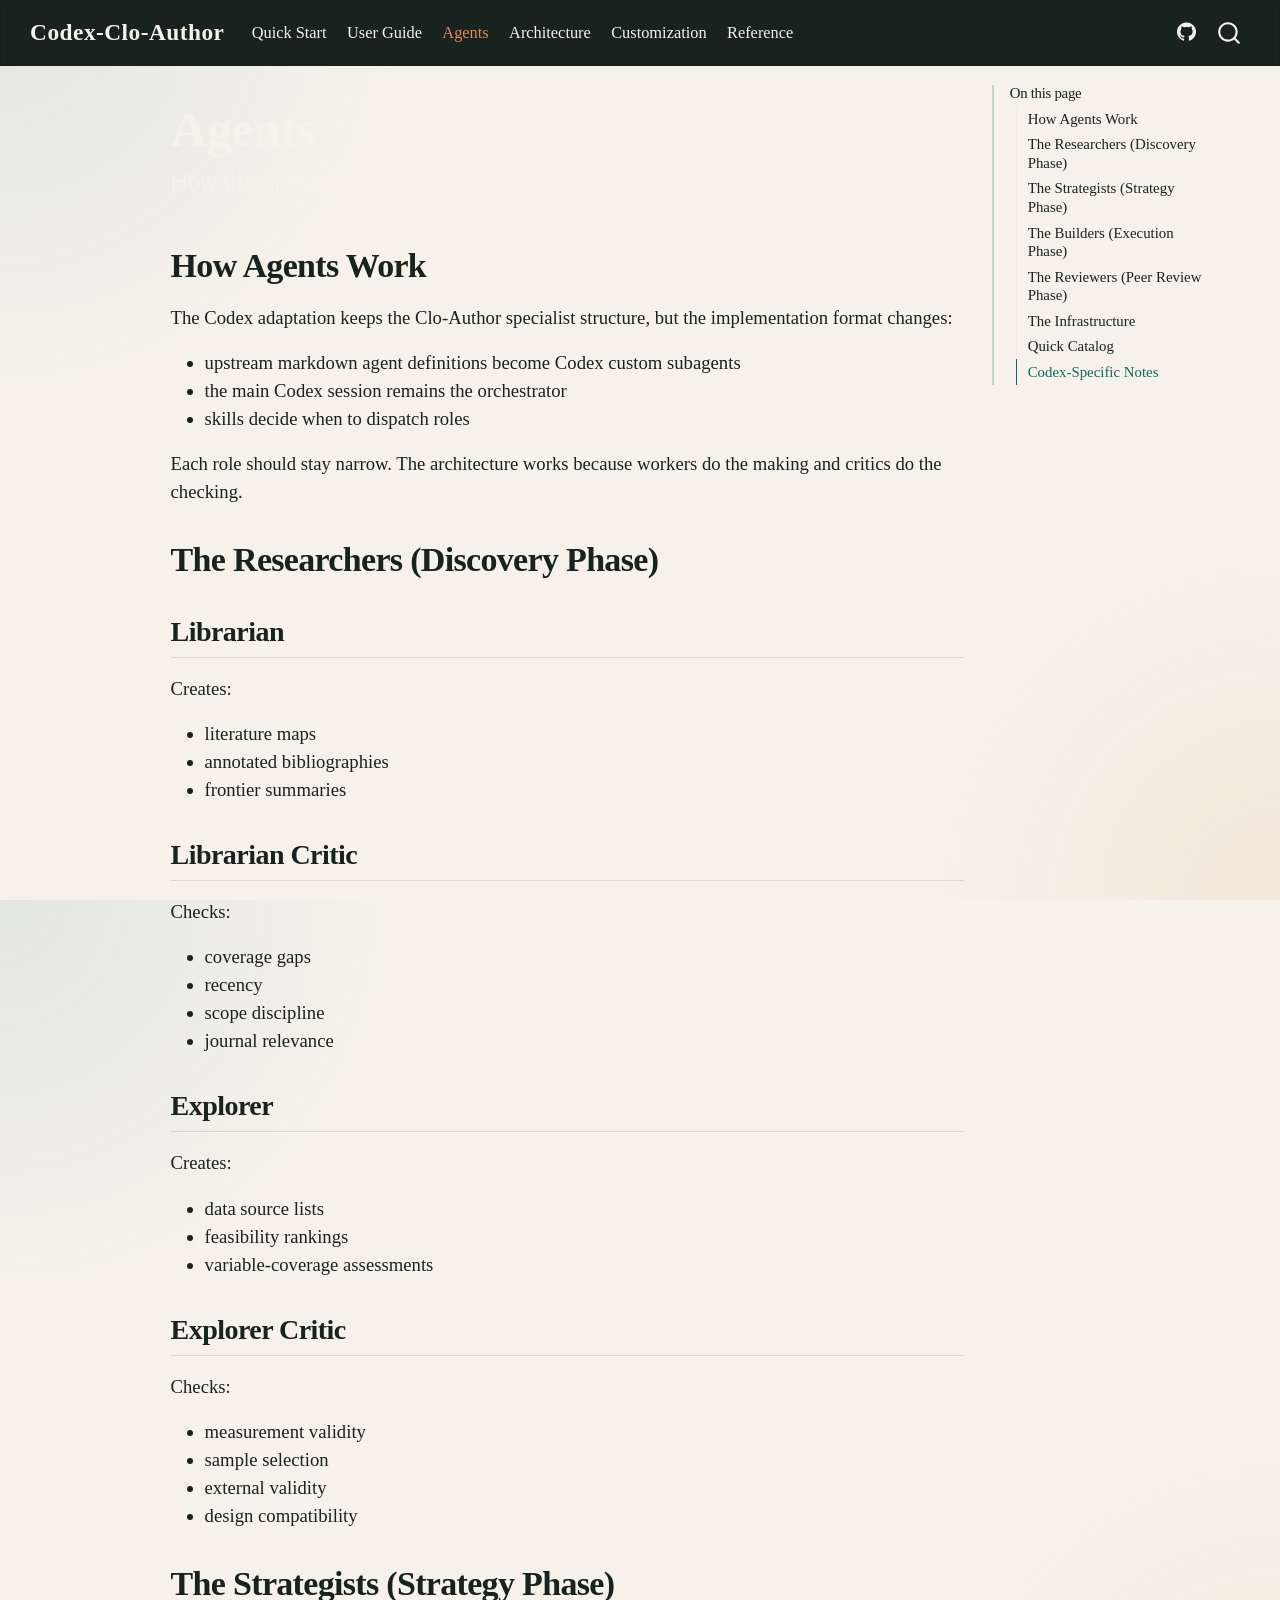
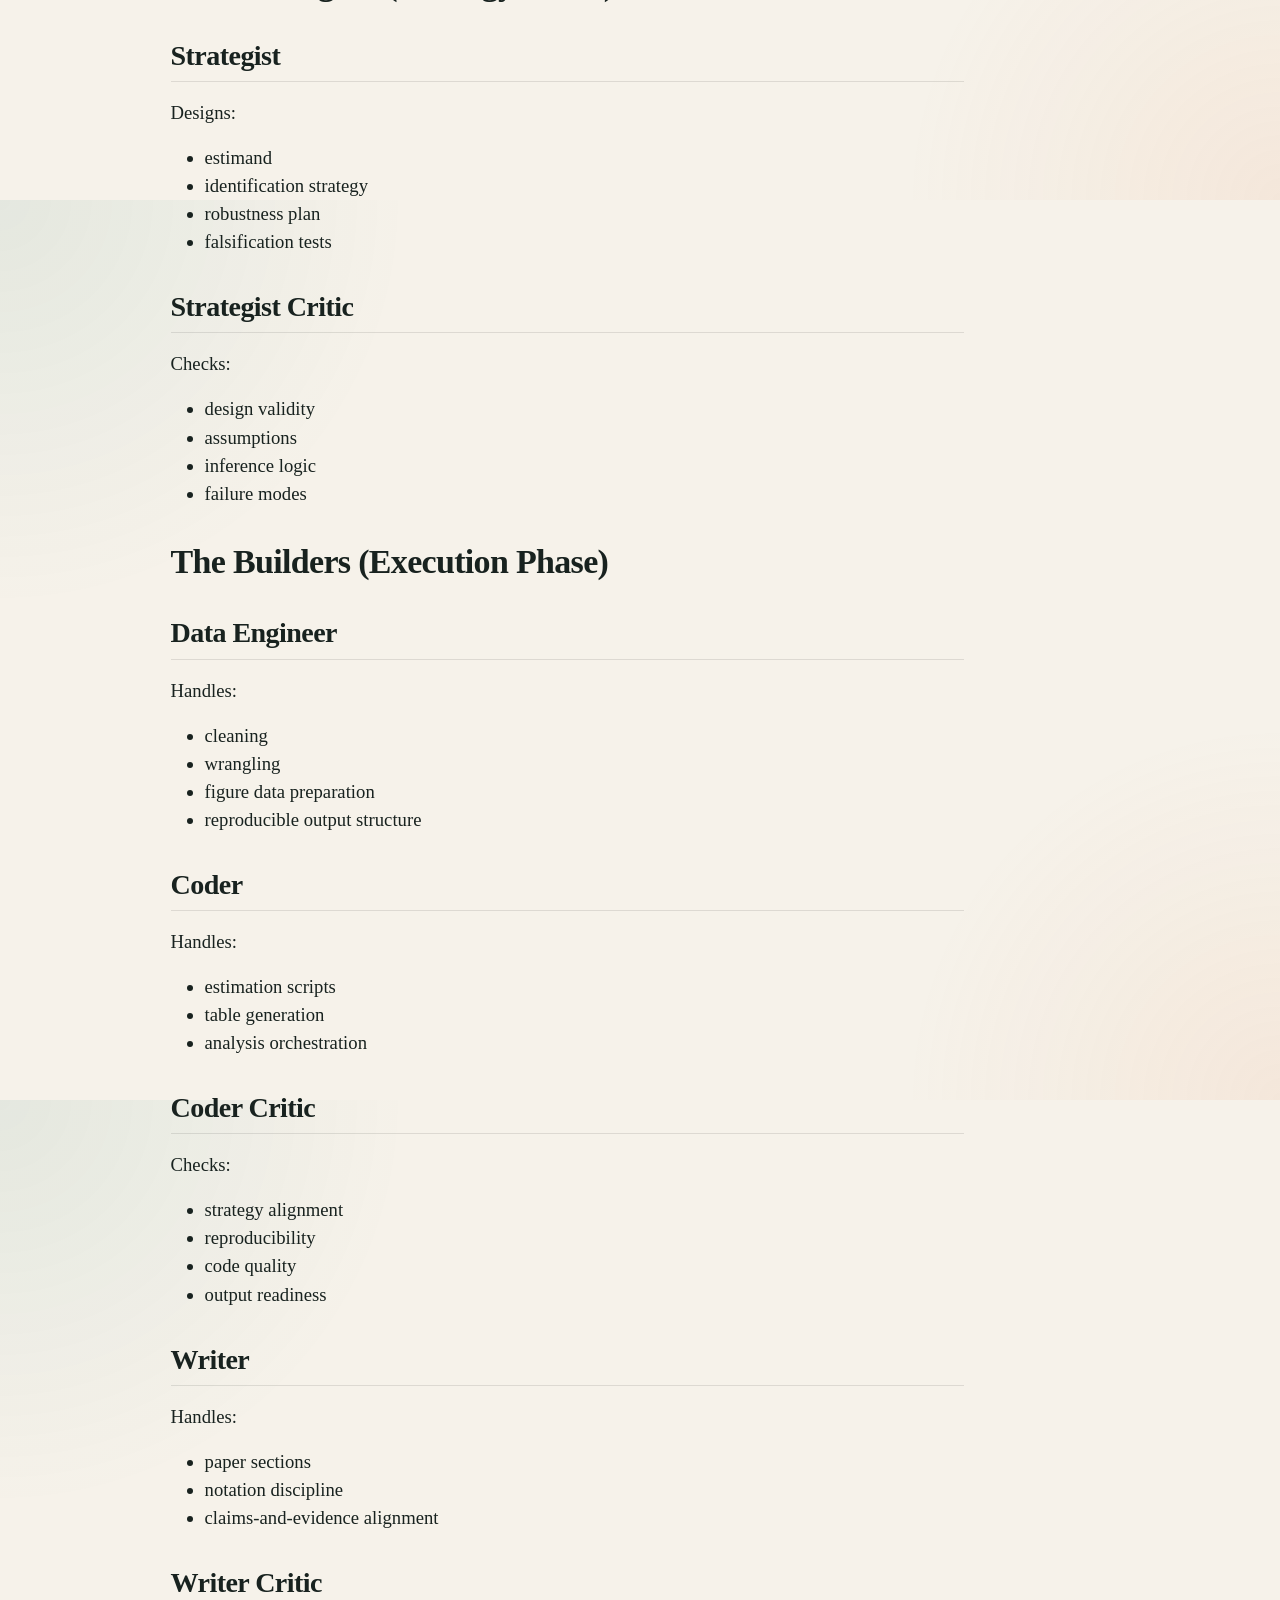
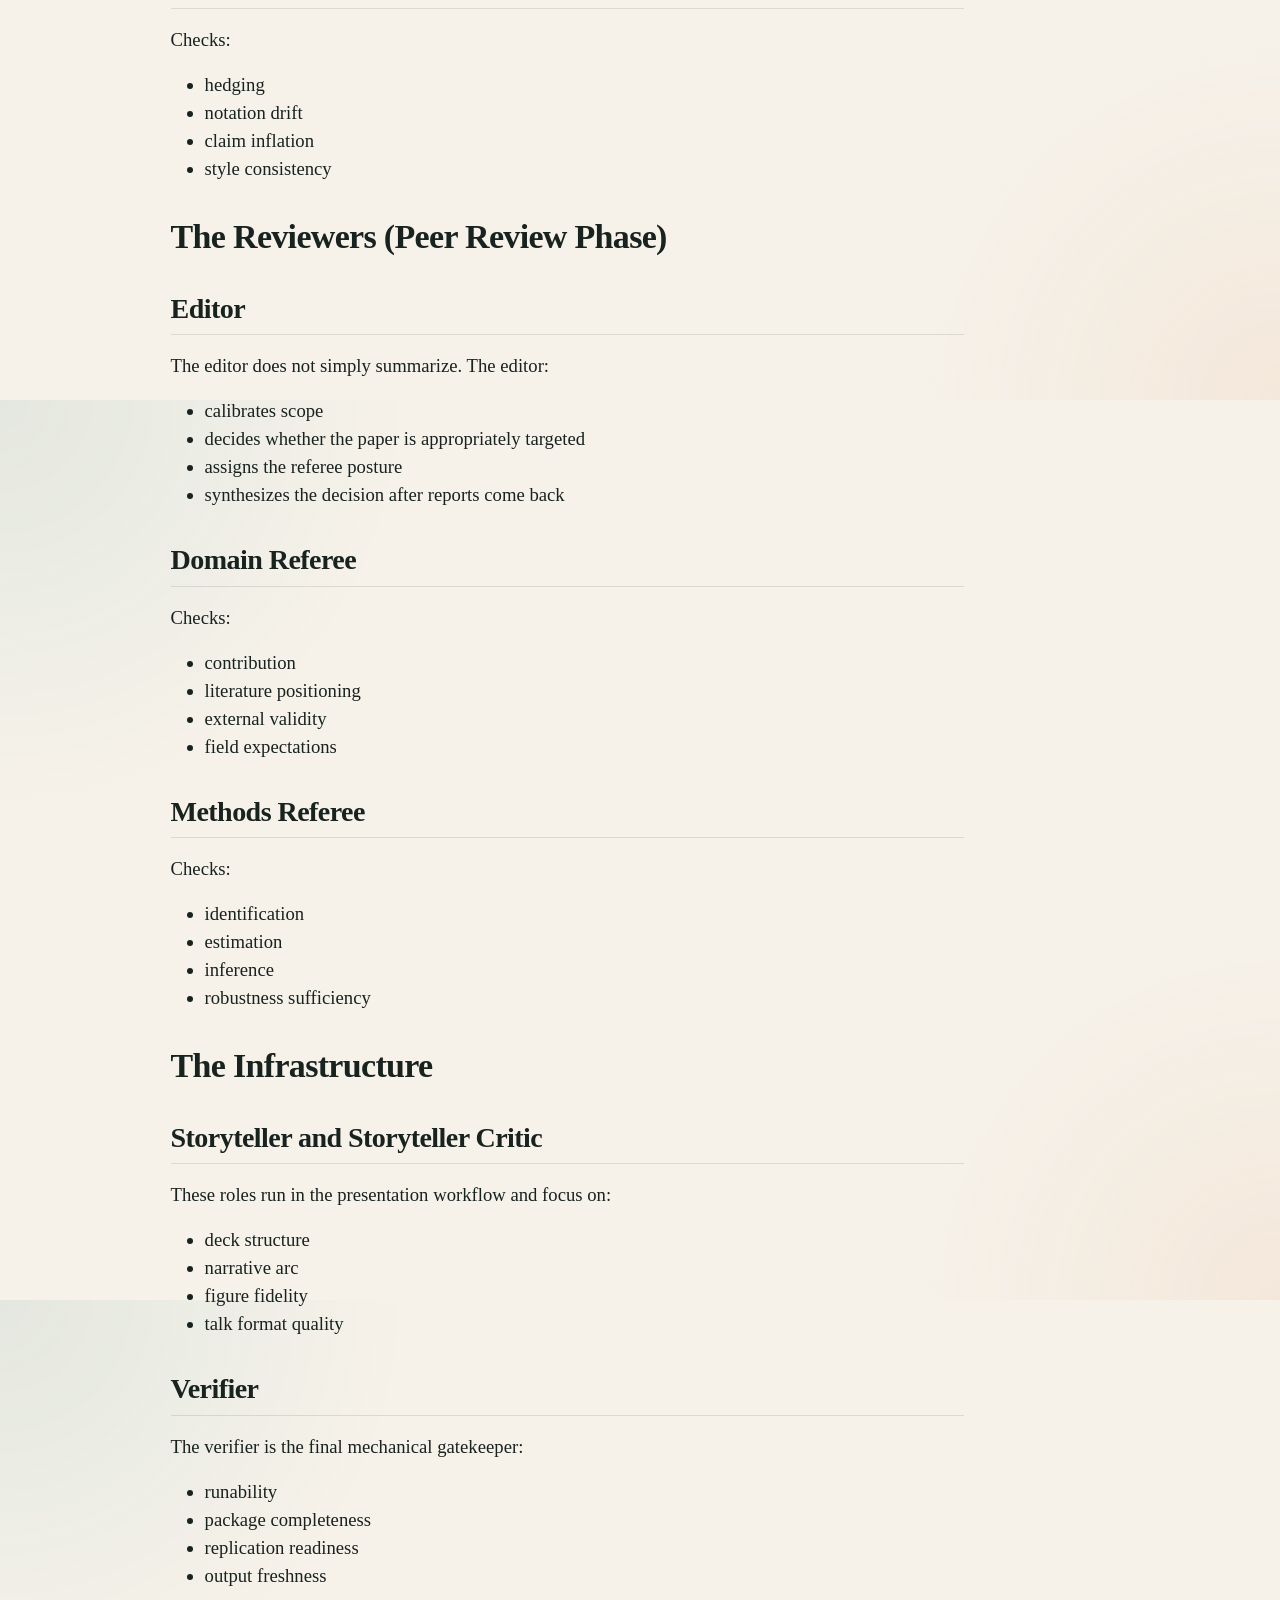
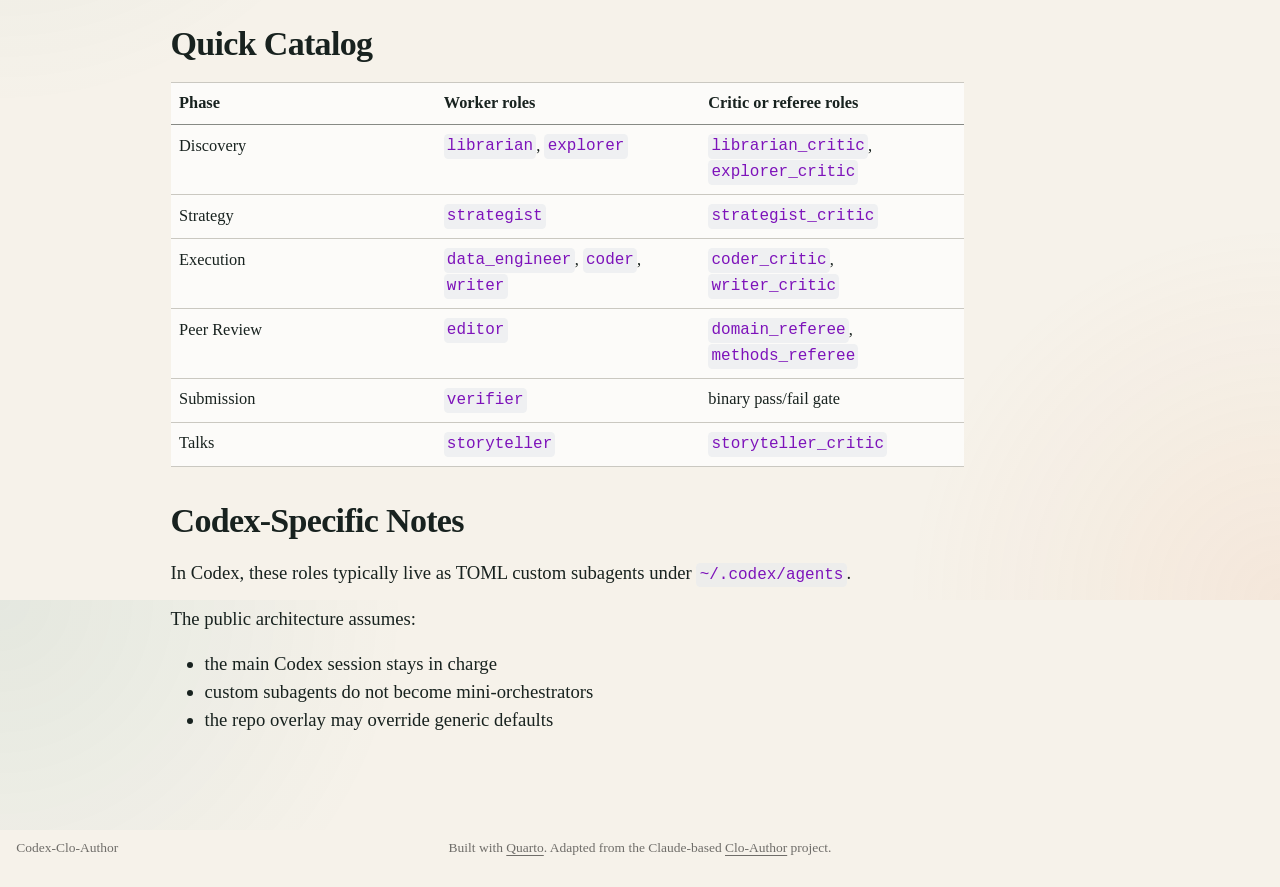
==== commit abce4b60: "docs: clarify clo-author attribution" ====
--- a/docs/agents.html
+++ b/docs/agents.html
@@ -850,7 +850,7 @@
 <p>Codex-Clo-Author</p>
 </div>   
     <div class="nav-footer-center">
-<p>Built with <a href="https://quarto.org">Quarto</a>. Inspired by <a href="https://hsantanna.org/clo-author/">The Clo-Author</a>.</p>
+<p>Built with <a href="https://quarto.org">Quarto</a>. Adapted from the Claude-based <a href="https://hsantanna.org/clo-author/">Clo-Author</a> project.</p>
 </div>
     <div class="nav-footer-right">
       &nbsp;
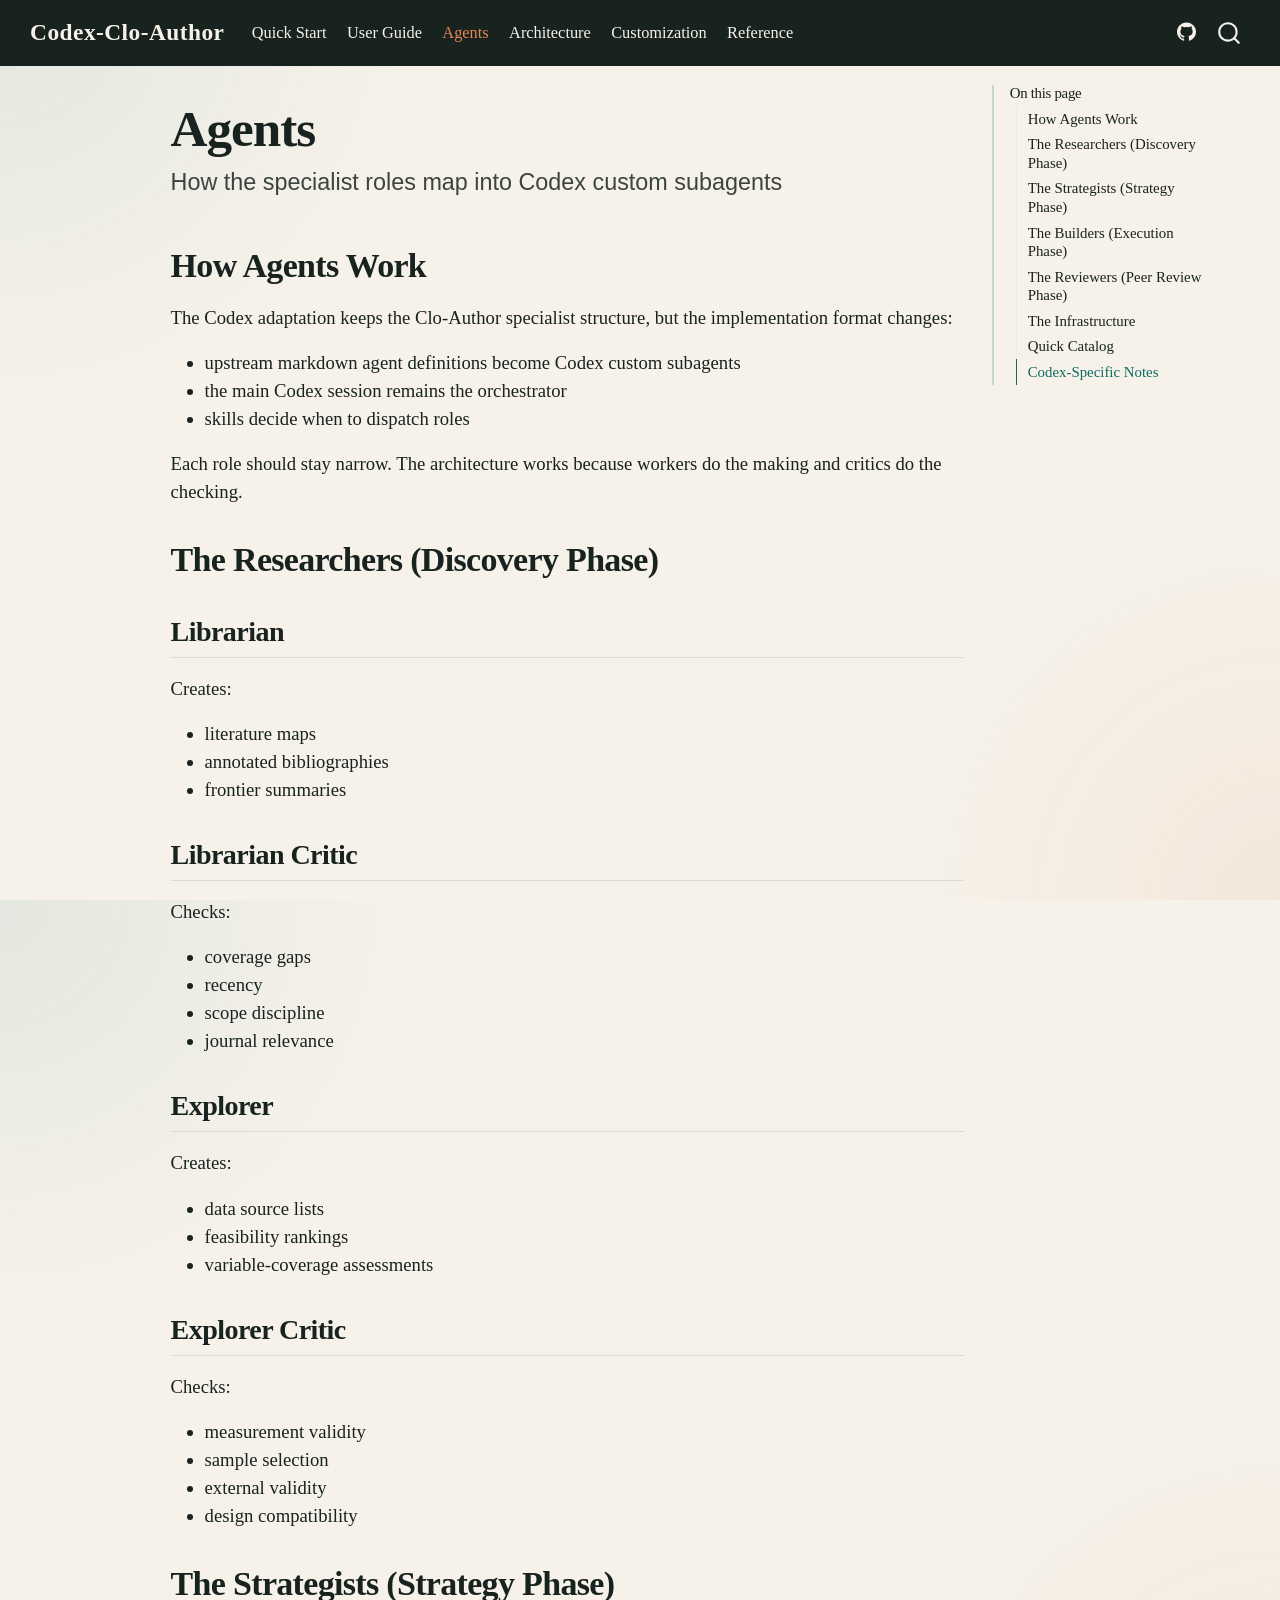
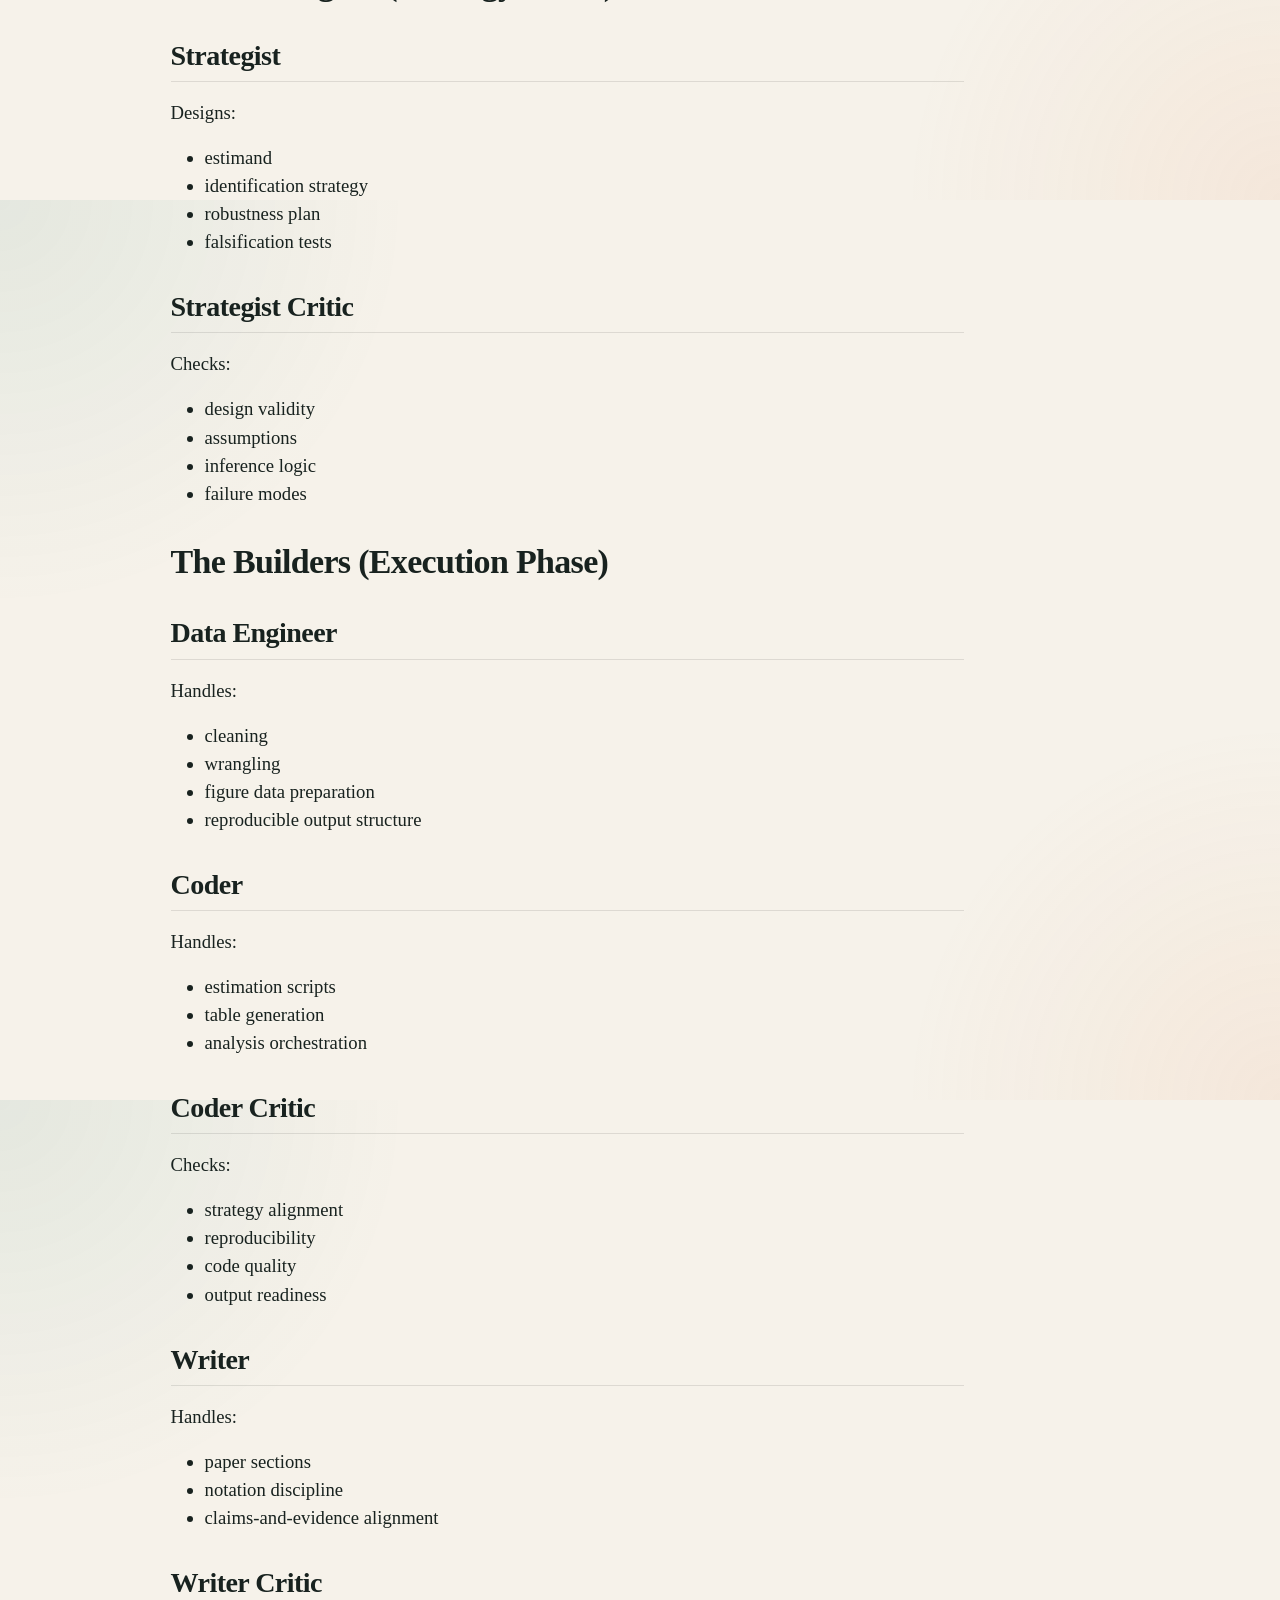
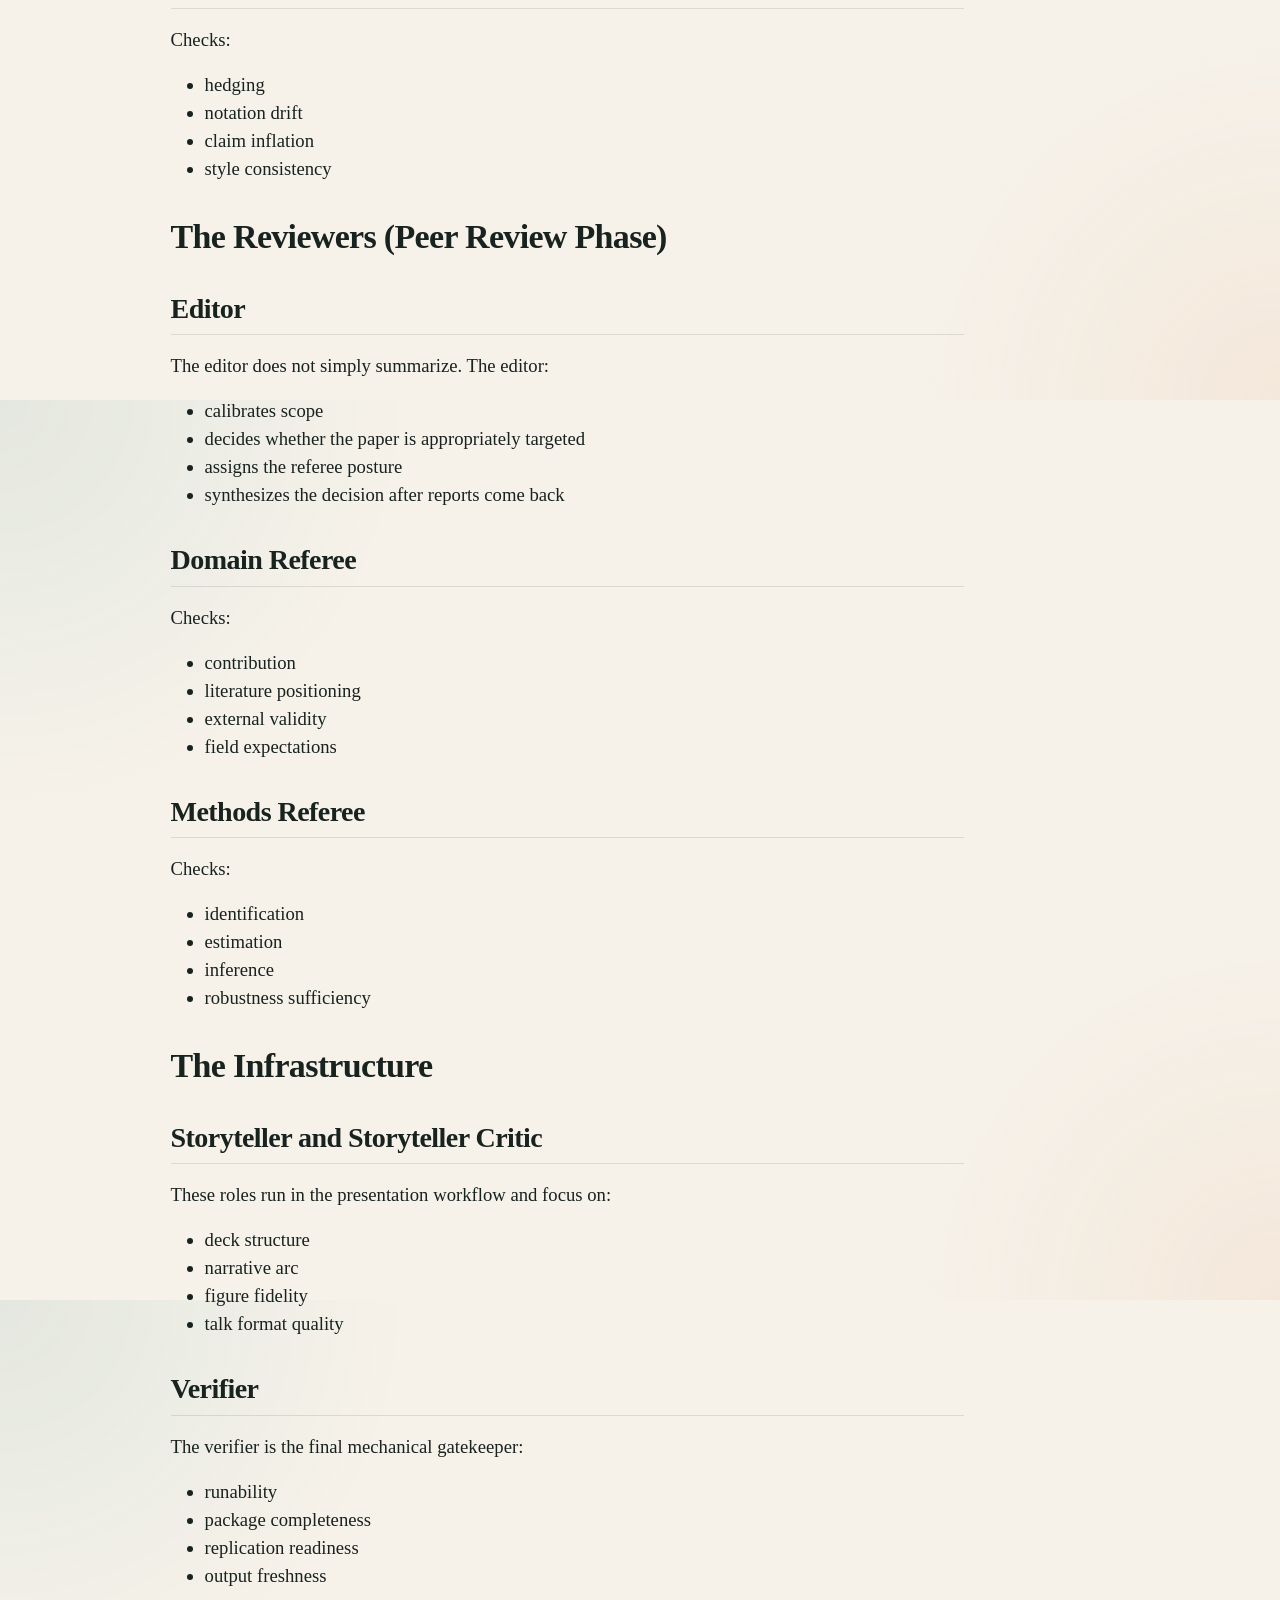
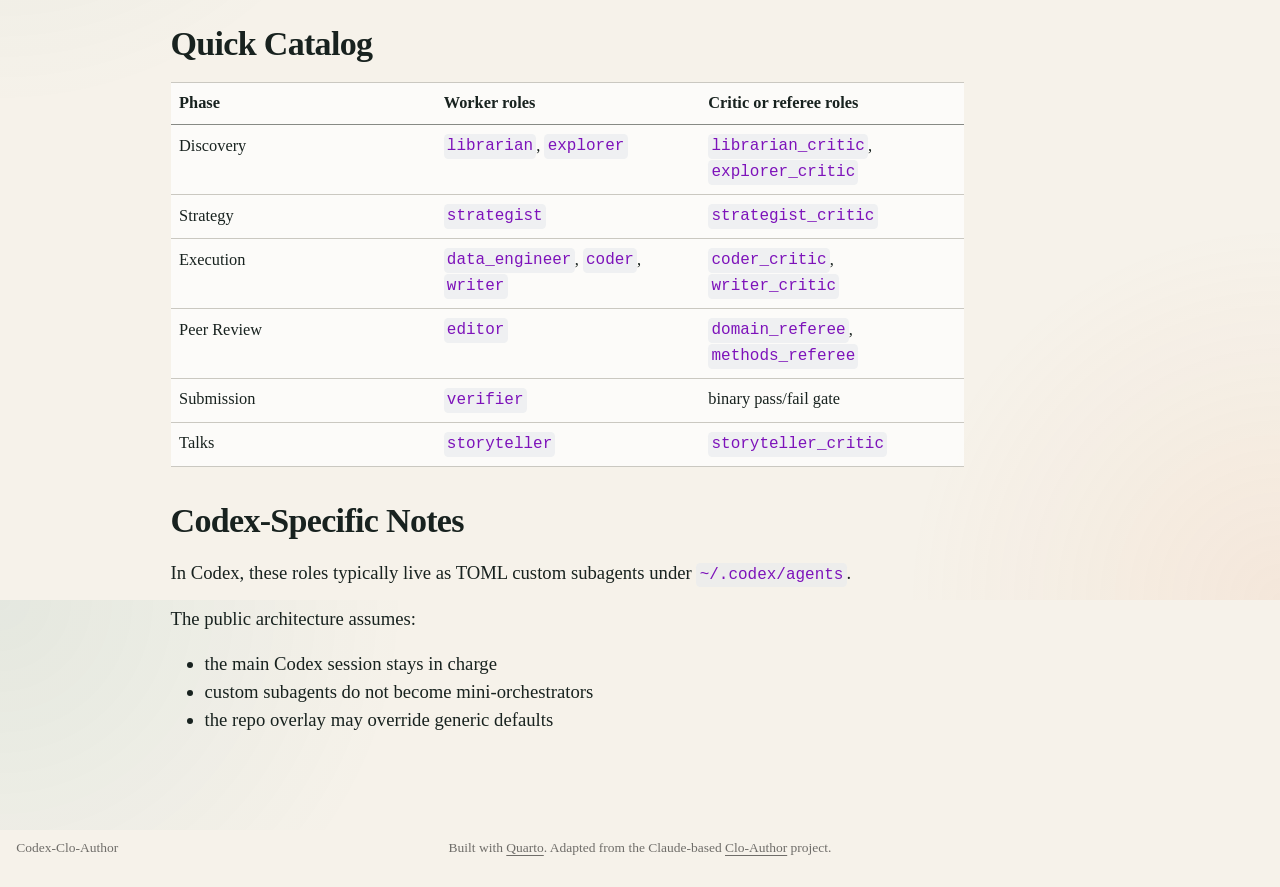
==== commit e4f67f6d: "chore: render docs" ====
--- a/docs/agents.html
+++ b/docs/agents.html
@@ -42,7 +42,7 @@
 <link href="site_libs/quarto-html/quarto-syntax-highlighting-845c23b38eaddc0f92fda52bfe77a8c8.css" rel="stylesheet" id="quarto-text-highlighting-styles">
 <script src="site_libs/bootstrap/bootstrap.min.js"></script>
 <link href="site_libs/bootstrap/bootstrap-icons.css" rel="stylesheet">
-<link href="site_libs/bootstrap/bootstrap-f24674b38d714e544534f10aa92ff5be.min.css" rel="stylesheet" append-hash="true" id="quarto-bootstrap" data-mode="light">
+<link href="site_libs/bootstrap/bootstrap-1ad9cb5930769bbc701e83495f9026cc.min.css" rel="stylesheet" append-hash="true" id="quarto-bootstrap" data-mode="light">
 <script id="quarto-search-options" type="application/json">{
   "location": "navbar",
   "copy-button": false,
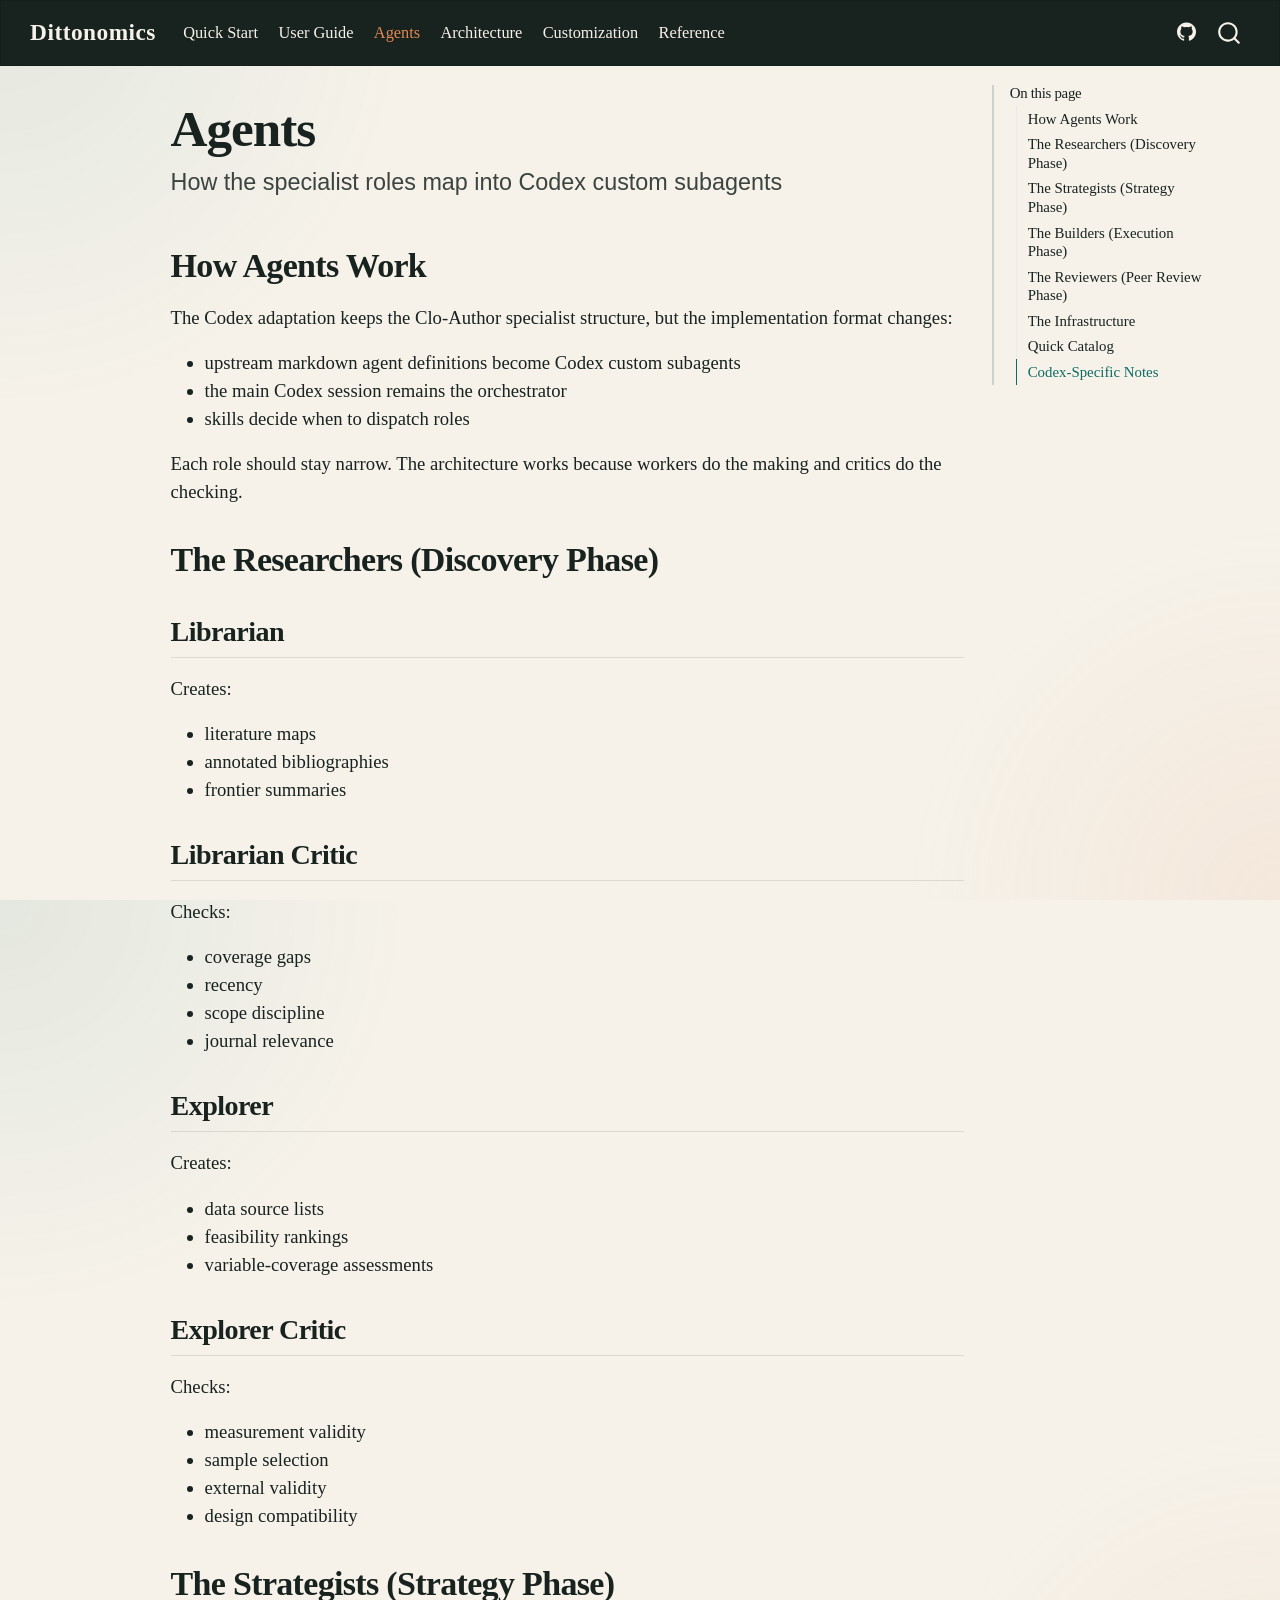
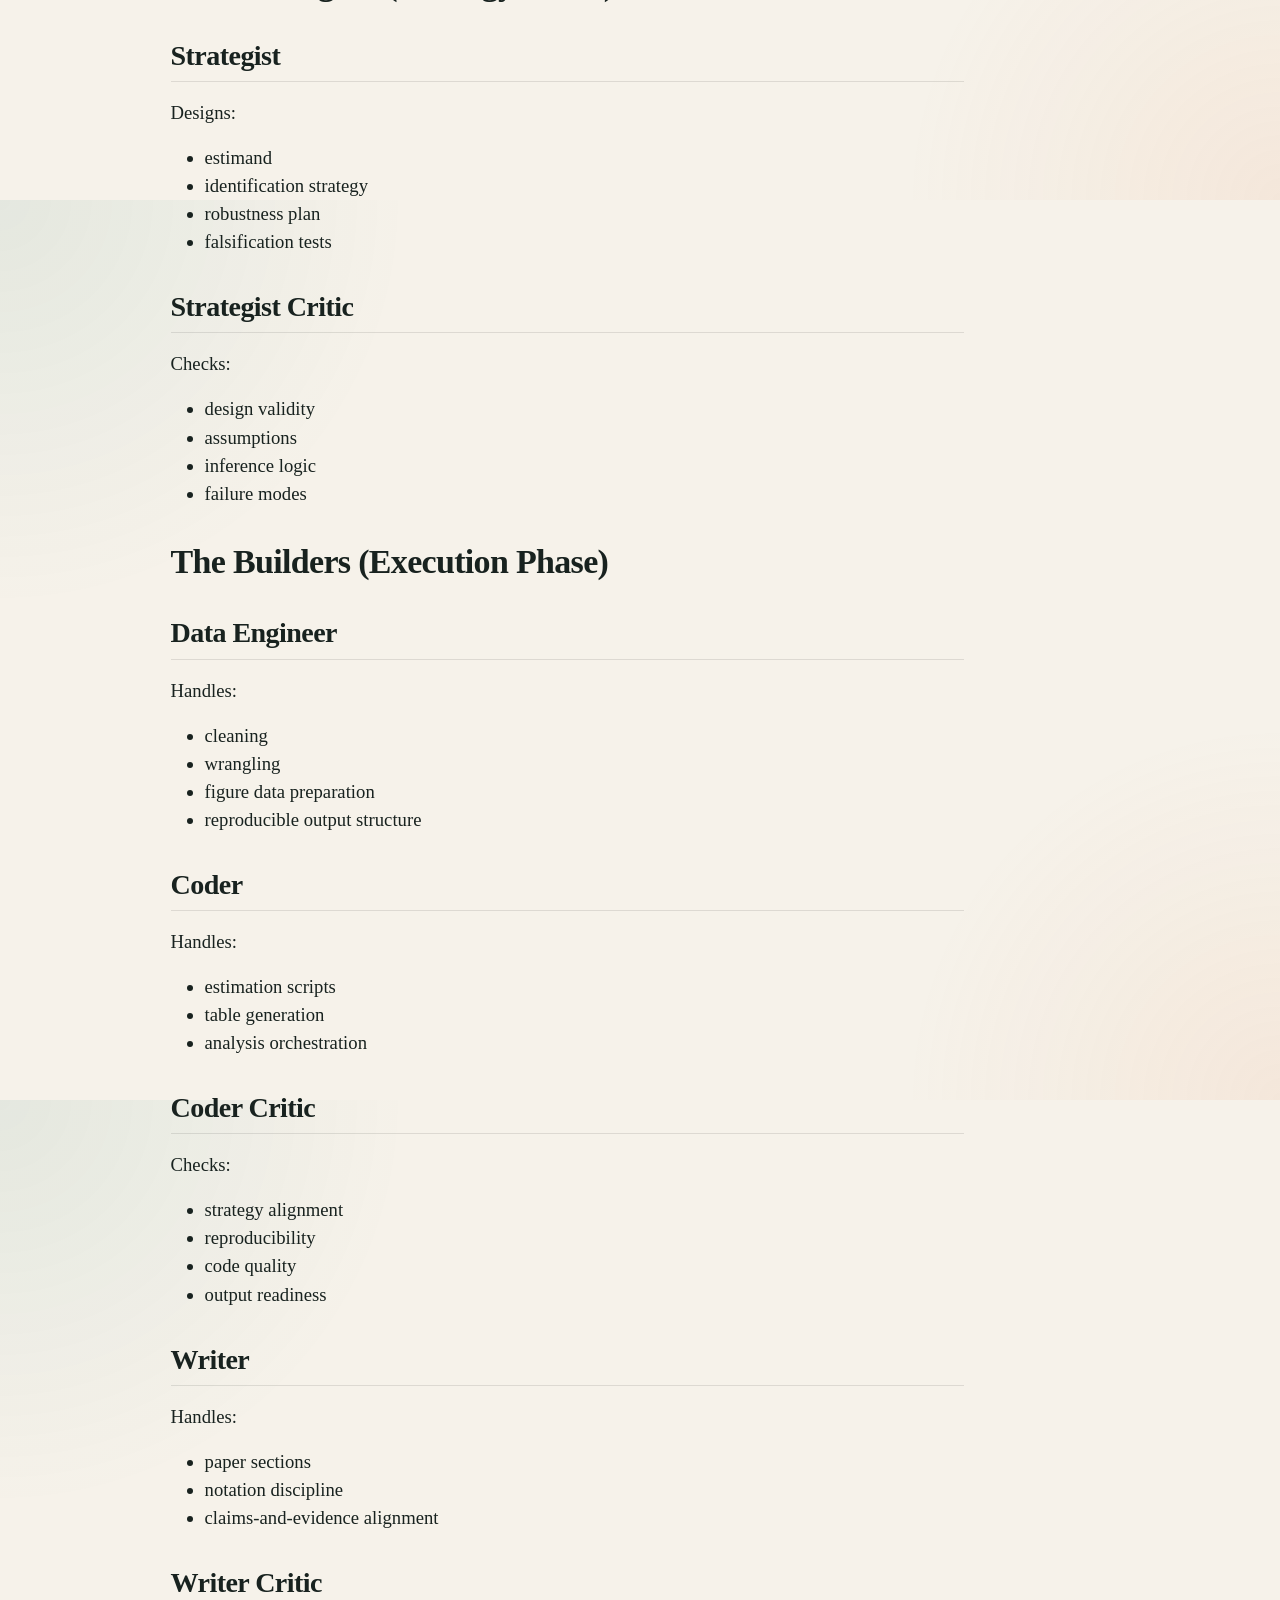
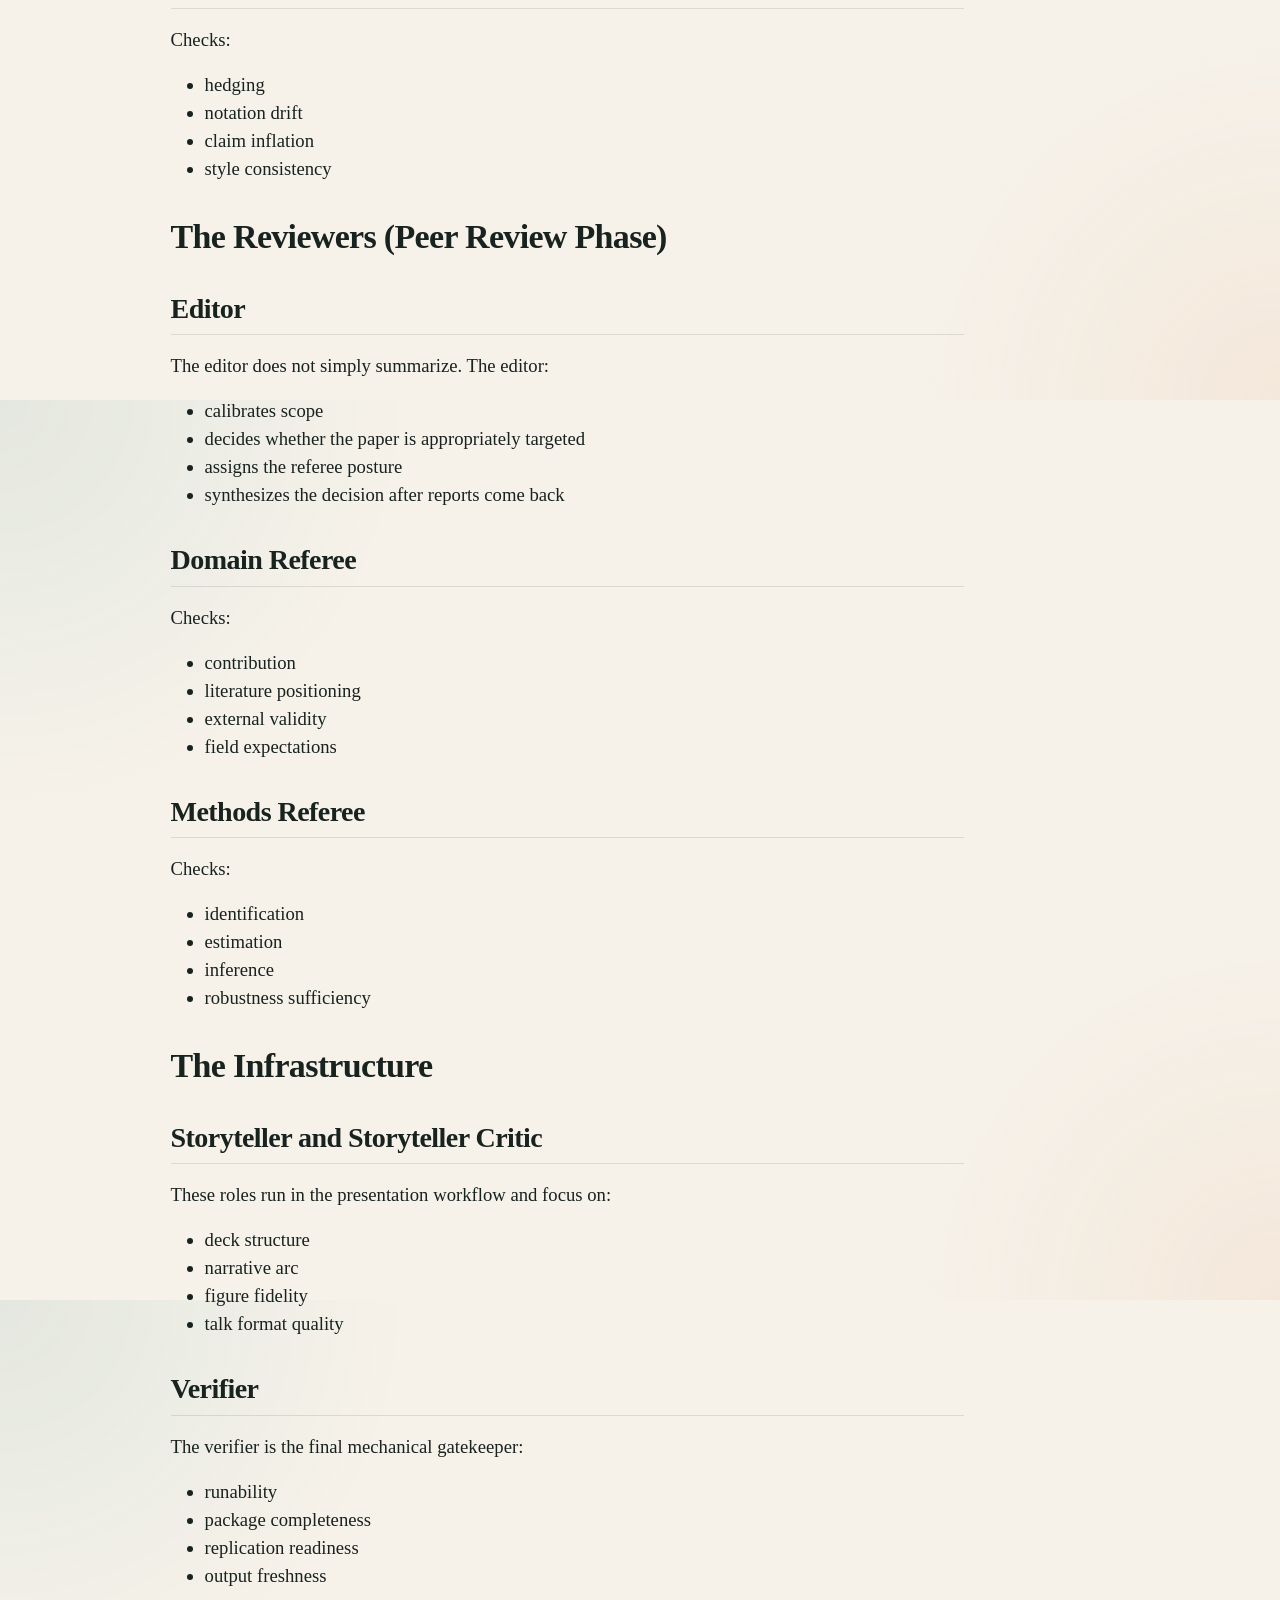
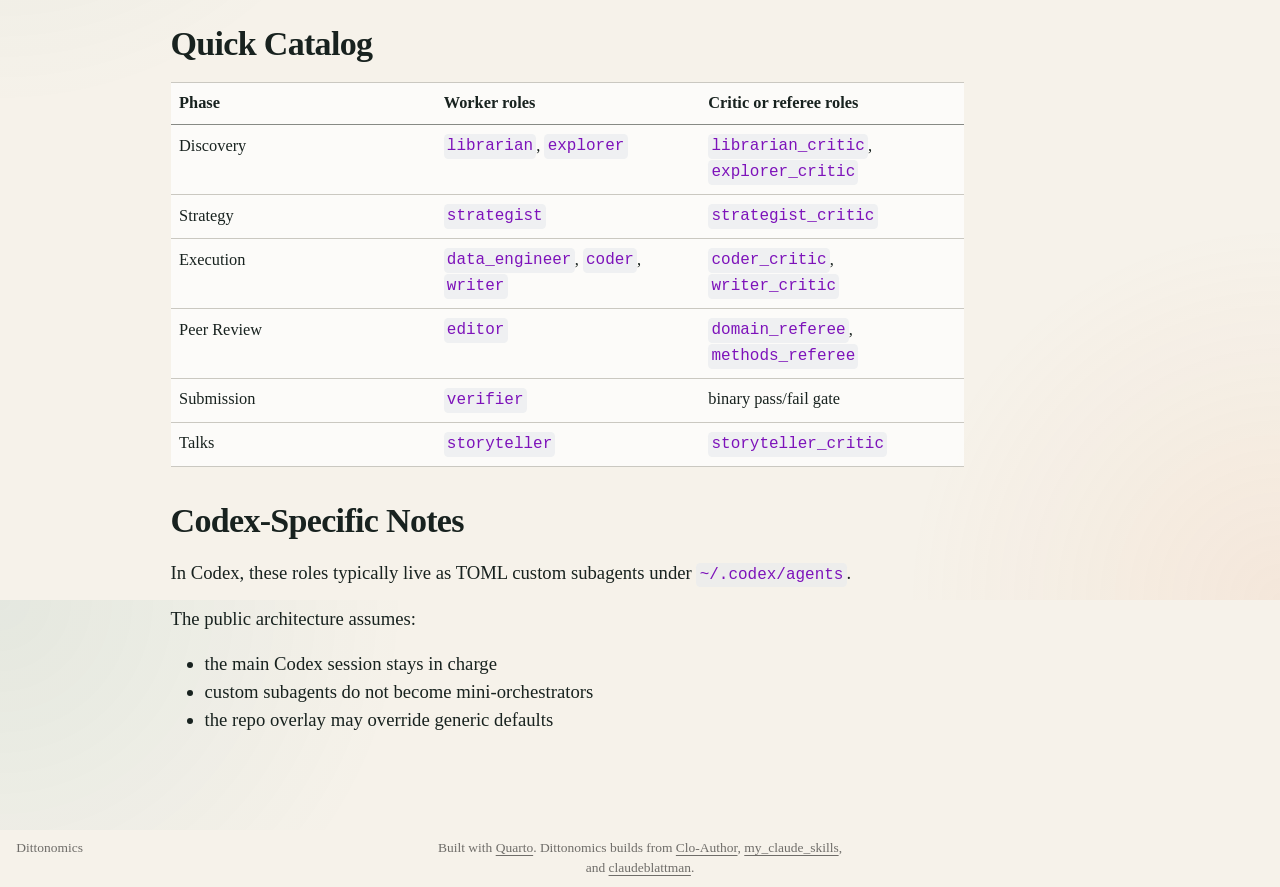
==== commit 150ec861: "chore: render docs" ====
--- a/docs/agents.html
+++ b/docs/agents.html
@@ -7,7 +7,7 @@
 <meta name="viewport" content="width=device-width, initial-scale=1.0, user-scalable=yes">
 
 
-<title>Agents – Codex-Clo-Author</title>
+<title>Agents – Dittonomics</title>
 <style>
 /* Default styles provided by pandoc.
 ** See https://pandoc.org/MANUAL.html#variables-for-html for config info.
@@ -42,7 +42,7 @@
 <link href="site_libs/quarto-html/quarto-syntax-highlighting-845c23b38eaddc0f92fda52bfe77a8c8.css" rel="stylesheet" id="quarto-text-highlighting-styles">
 <script src="site_libs/bootstrap/bootstrap.min.js"></script>
 <link href="site_libs/bootstrap/bootstrap-icons.css" rel="stylesheet">
-<link href="site_libs/bootstrap/bootstrap-1ad9cb5930769bbc701e83495f9026cc.min.css" rel="stylesheet" append-hash="true" id="quarto-bootstrap" data-mode="light">
+<link href="site_libs/bootstrap/bootstrap-f43aa2ac6a6dd6e2d45c657abbb927a2.min.css" rel="stylesheet" append-hash="true" id="quarto-bootstrap" data-mode="light">
 <script id="quarto-search-options" type="application/json">{
   "location": "navbar",
   "copy-button": false,
@@ -83,7 +83,7 @@
       <div class="navbar-container container-fluid">
       <div class="navbar-brand-container mx-auto">
     <a class="navbar-brand" href="./index.html">
-    <span class="navbar-title">Codex-Clo-Author</span>
+    <span class="navbar-title">Dittonomics</span>
     </a>
   </div>
             <div id="quarto-search" class="" title="Search"></div>
@@ -847,10 +847,10 @@
 <footer class="footer">
   <div class="nav-footer">
     <div class="nav-footer-left">
-<p>Codex-Clo-Author</p>
+<p>Dittonomics</p>
 </div>   
     <div class="nav-footer-center">
-<p>Built with <a href="https://quarto.org">Quarto</a>. Adapted from the Claude-based <a href="https://hsantanna.org/clo-author/">Clo-Author</a> project.</p>
+<p>Built with <a href="https://quarto.org">Quarto</a>. Dittonomics builds from <a href="https://hsantanna.org/clo-author/">Clo-Author</a>, <a href="https://github.com/dariia-m/my_claude_skills">my_claude_skills</a>, and <a href="https://github.com/chrisblattman/claudeblattman">claudeblattman</a>.</p>
 </div>
     <div class="nav-footer-right">
       &nbsp;
